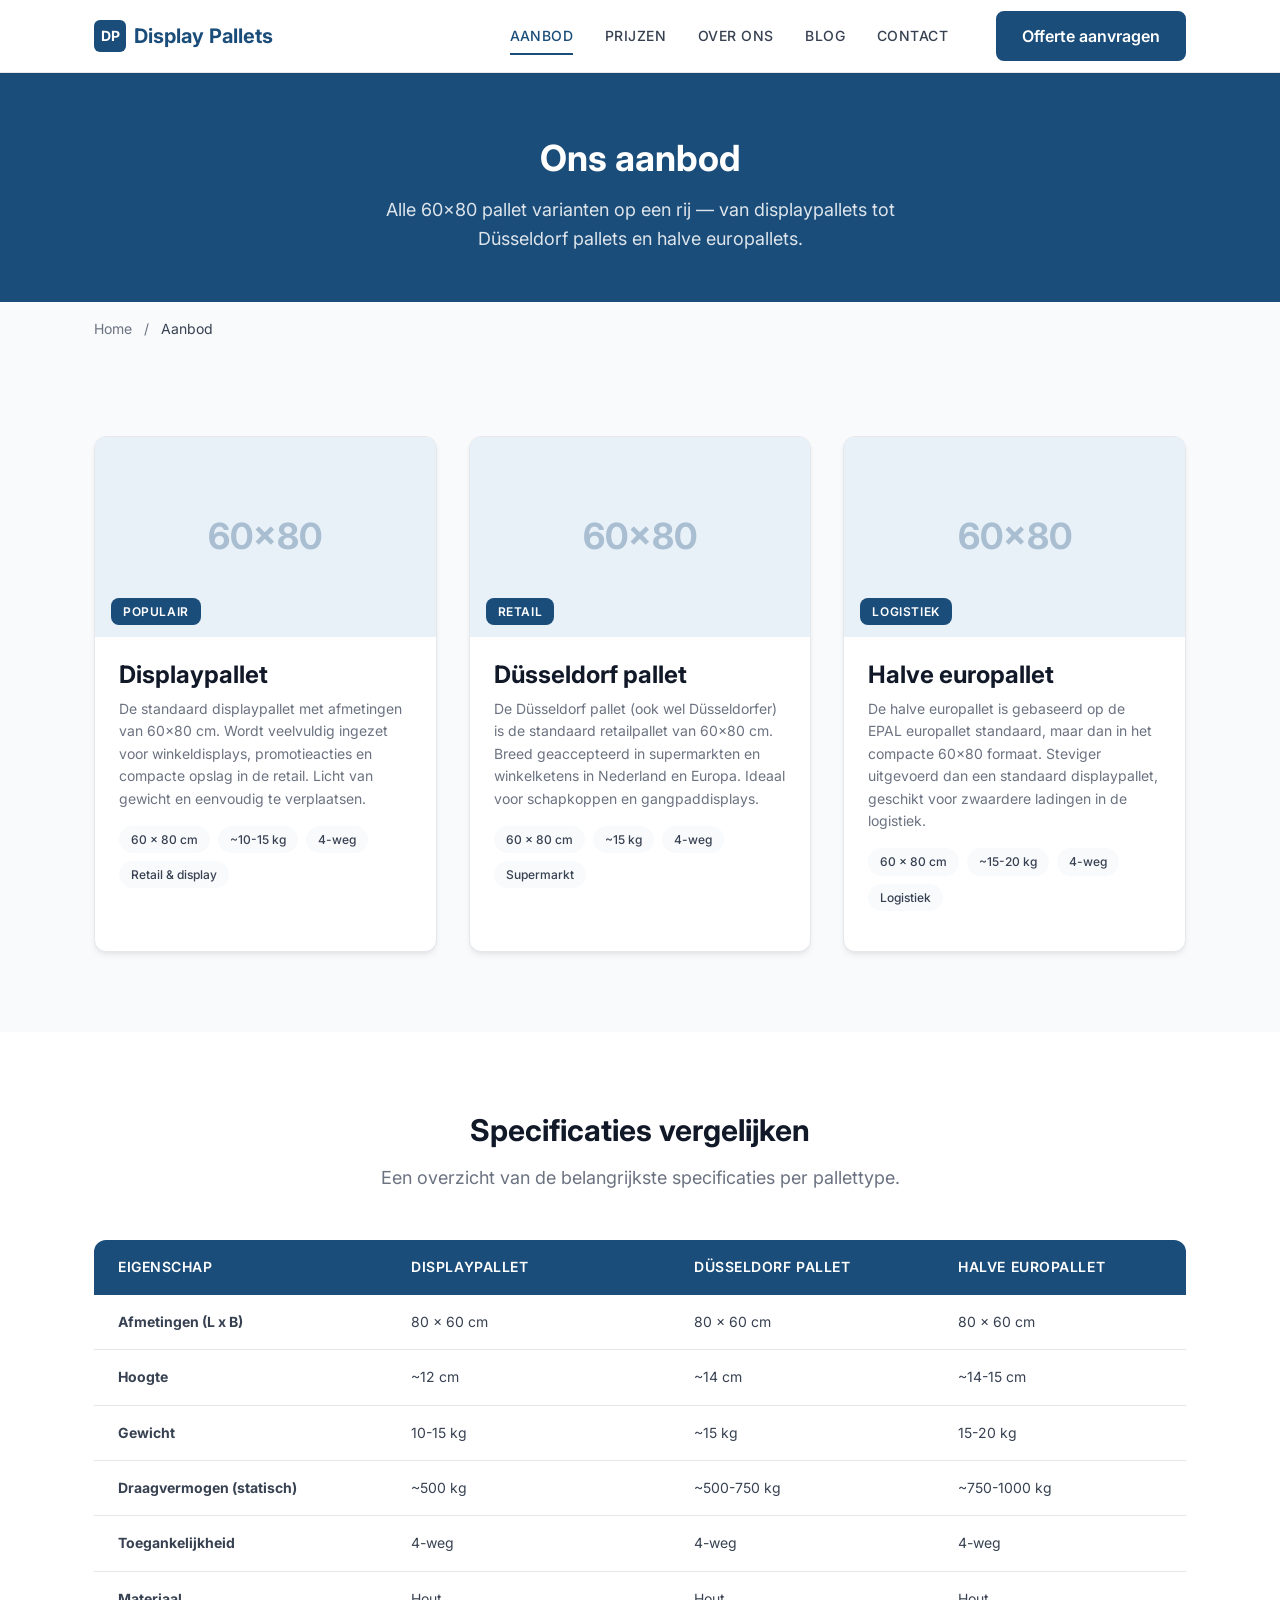
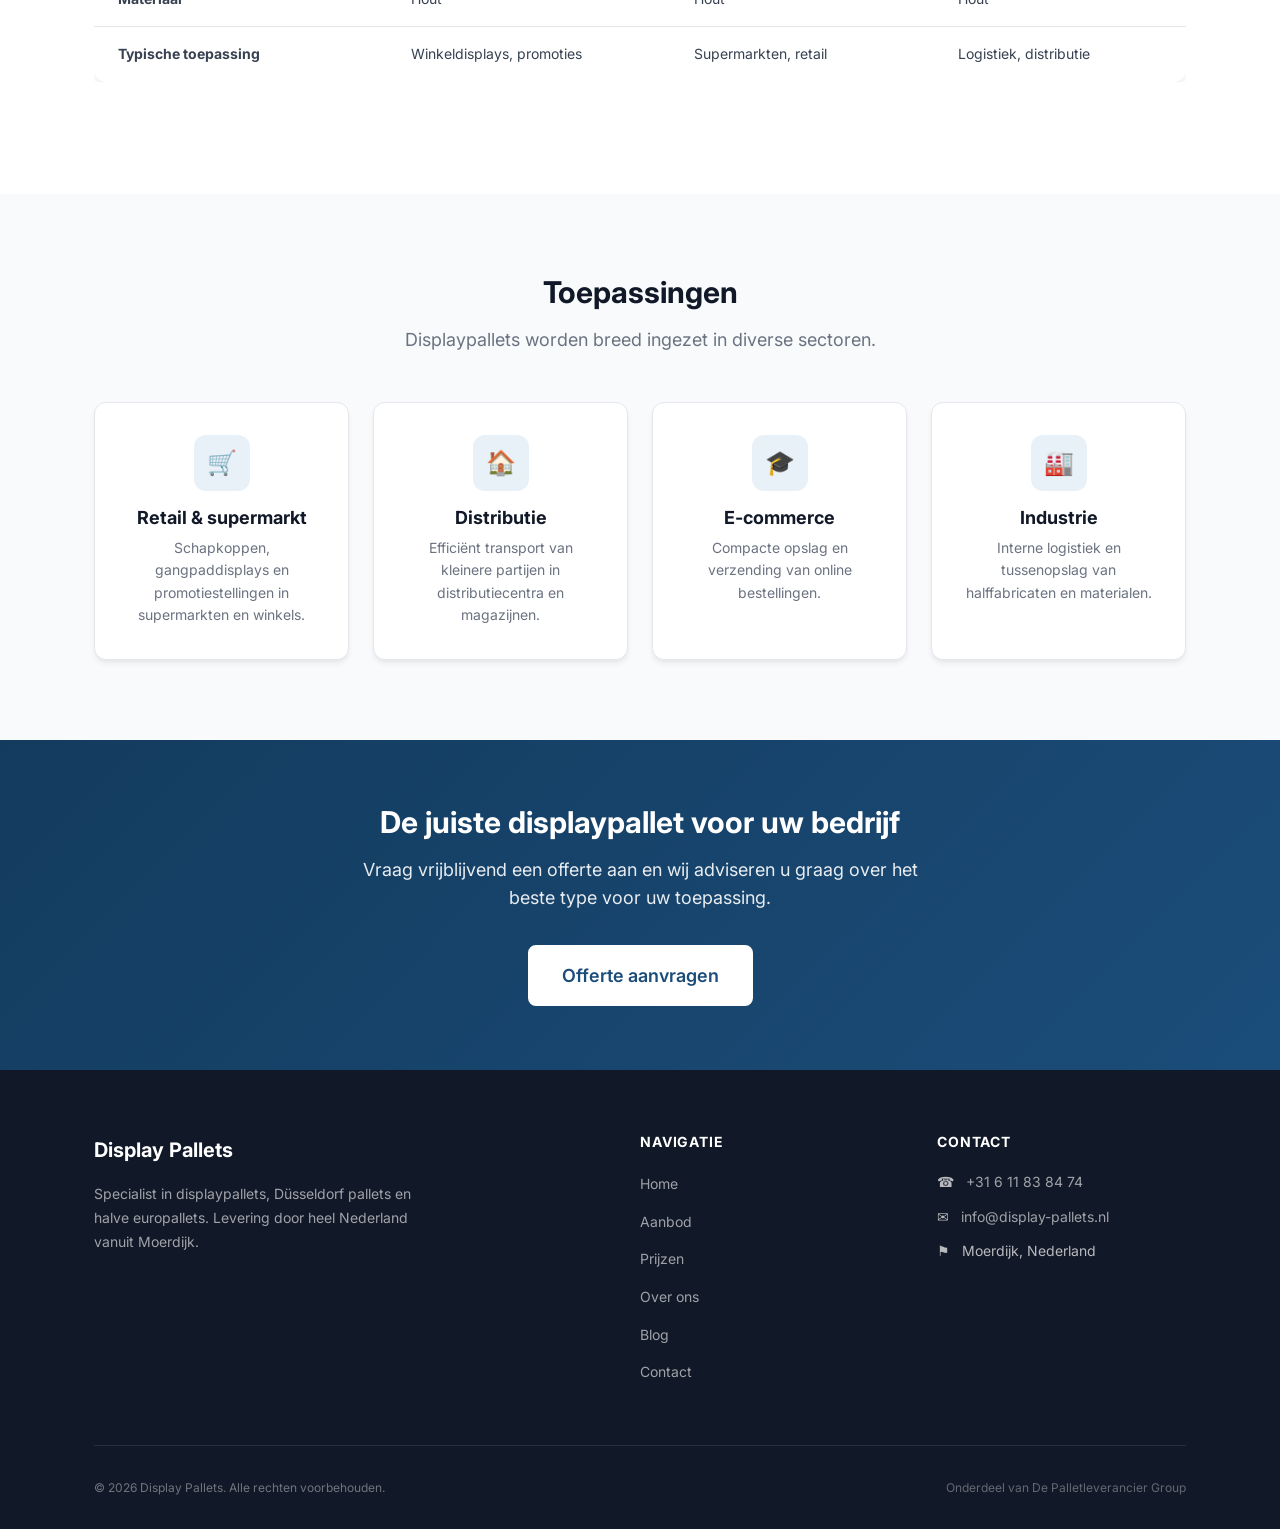
==== aanbod.html @ 402e7657 "Initial commit: display-pallets.nl — statische website voor displaypallets (60x80)" ====
<!DOCTYPE html>
<html lang="nl">
<head>
  <meta charset="UTF-8">
  <meta name="viewport" content="width=device-width, initial-scale=1.0">
  <title>Aanbod — Displaypallets, Düsseldorf pallets, halve europallets | Display Pallets</title>
  <meta name="description" content="Bekijk ons complete aanbod displaypallets (60x80cm): standaard displaypallets, Düsseldorf pallets en halve europallets. Alle specificaties en afmetingen op een rij.">
  <link rel="canonical" href="https://display-pallets.nl/aanbod">
  <meta property="og:type" content="website">
  <meta property="og:locale" content="nl_NL">
  <meta property="og:site_name" content="Display Pallets">
  <meta property="og:title" content="Aanbod — Displaypallets, Düsseldorf pallets, halve europallets">
  <meta property="og:description" content="Bekijk ons complete aanbod displaypallets (60x80cm). Alle specificaties en afmetingen op een rij.">
  <meta property="og:url" content="https://display-pallets.nl/aanbod">
  <meta name="twitter:card" content="summary">
  <meta name="twitter:title" content="Aanbod — Display Pallets">
  <meta name="twitter:description" content="Bekijk ons complete aanbod displaypallets (60x80cm). Alle specificaties en afmetingen.">
  <link rel="preconnect" href="https://fonts.googleapis.com">
  <link rel="preconnect" href="https://fonts.gstatic.com" crossorigin>
  <link href="https://fonts.googleapis.com/css2?family=Inter:wght@400;500;600;700&display=swap" rel="stylesheet">
  <link rel="stylesheet" href="css/style.css">
</head>
<body>

  <!-- Navigation -->
  <nav class="nav">
    <div class="container nav__inner">
      <a href="index.html" class="nav__logo">
        <span class="nav__logo-icon">DP</span>
        Display Pallets
      </a>
      <div class="nav__links">
        <a href="aanbod.html" class="nav__link">Aanbod</a>
        <a href="prijzen.html" class="nav__link">Prijzen</a>
        <a href="over-ons.html" class="nav__link">Over ons</a>
        <a href="blog.html" class="nav__link">Blog</a>
        <a href="contact.html" class="nav__link">Contact</a>
        <a href="contact.html" class="btn btn--primary nav__cta">Offerte aanvragen</a>
      </div>
      <button class="nav__hamburger" aria-label="Menu">
        <span></span>
        <span></span>
        <span></span>
      </button>
    </div>
  </nav>

  <!-- Page Header -->
  <section class="page-header">
    <div class="container">
      <h1>Ons aanbod</h1>
      <p>Alle 60x80 pallet varianten op een rij — van displaypallets tot Düsseldorf pallets en halve europallets.</p>
    </div>
  </section>

  <!-- Breadcrumb -->
  <div class="breadcrumb">
    <div class="container">
      <a href="index.html">Home</a> <span>/</span> Aanbod
    </div>
  </div>

  <!-- Product Cards -->
  <section class="section">
    <div class="container">
      <div class="product-grid">
        <div class="product-card fade-up">
          <div class="product-card__visual">
            <span class="product-card__dims">60x80</span>
            <span class="product-card__label">Populair</span>
          </div>
          <div class="product-card__body">
            <h3>Displaypallet</h3>
            <p>De standaard displaypallet met afmetingen van 60x80 cm. Wordt veelvuldig ingezet voor winkeldisplays, promotieacties en compacte opslag in de retail. Licht van gewicht en eenvoudig te verplaatsen.</p>
            <div class="product-card__specs">
              <span class="spec-tag">60 x 80 cm</span>
              <span class="spec-tag">~10-15 kg</span>
              <span class="spec-tag">4-weg</span>
              <span class="spec-tag">Retail &amp; display</span>
            </div>
          </div>
        </div>
        <div class="product-card fade-up">
          <div class="product-card__visual">
            <span class="product-card__dims">60x80</span>
            <span class="product-card__label">Retail</span>
          </div>
          <div class="product-card__body">
            <h3>Düsseldorf pallet</h3>
            <p>De Düsseldorf pallet (ook wel Düsseldorfer) is de standaard retailpallet van 60x80 cm. Breed geaccepteerd in supermarkten en winkelketens in Nederland en Europa. Ideaal voor schapkoppen en gangpaddisplays.</p>
            <div class="product-card__specs">
              <span class="spec-tag">60 x 80 cm</span>
              <span class="spec-tag">~15 kg</span>
              <span class="spec-tag">4-weg</span>
              <span class="spec-tag">Supermarkt</span>
            </div>
          </div>
        </div>
        <div class="product-card fade-up">
          <div class="product-card__visual">
            <span class="product-card__dims">60x80</span>
            <span class="product-card__label">Logistiek</span>
          </div>
          <div class="product-card__body">
            <h3>Halve europallet</h3>
            <p>De halve europallet is gebaseerd op de EPAL europallet standaard, maar dan in het compacte 60x80 formaat. Steviger uitgevoerd dan een standaard displaypallet, geschikt voor zwaardere ladingen in de logistiek.</p>
            <div class="product-card__specs">
              <span class="spec-tag">60 x 80 cm</span>
              <span class="spec-tag">~15-20 kg</span>
              <span class="spec-tag">4-weg</span>
              <span class="spec-tag">Logistiek</span>
            </div>
          </div>
        </div>
      </div>
    </div>
  </section>

  <!-- Spec Table -->
  <section class="section section--alt">
    <div class="container">
      <div class="section-intro fade-up">
        <h2>Specificaties vergelijken</h2>
        <p>Een overzicht van de belangrijkste specificaties per pallettype.</p>
      </div>
      <div class="spec-table-wrap fade-up">
        <table class="spec-table">
          <thead>
            <tr>
              <th>Eigenschap</th>
              <th>Displaypallet</th>
              <th>Düsseldorf pallet</th>
              <th>Halve europallet</th>
            </tr>
          </thead>
          <tbody>
            <tr>
              <td><strong>Afmetingen (L x B)</strong></td>
              <td>80 x 60 cm</td>
              <td>80 x 60 cm</td>
              <td>80 x 60 cm</td>
            </tr>
            <tr>
              <td><strong>Hoogte</strong></td>
              <td>~12 cm</td>
              <td>~14 cm</td>
              <td>~14-15 cm</td>
            </tr>
            <tr>
              <td><strong>Gewicht</strong></td>
              <td>10-15 kg</td>
              <td>~15 kg</td>
              <td>15-20 kg</td>
            </tr>
            <tr>
              <td><strong>Draagvermogen (statisch)</strong></td>
              <td>~500 kg</td>
              <td>~500-750 kg</td>
              <td>~750-1000 kg</td>
            </tr>
            <tr>
              <td><strong>Toegankelijkheid</strong></td>
              <td>4-weg</td>
              <td>4-weg</td>
              <td>4-weg</td>
            </tr>
            <tr>
              <td><strong>Materiaal</strong></td>
              <td>Hout</td>
              <td>Hout</td>
              <td>Hout</td>
            </tr>
            <tr>
              <td><strong>Typische toepassing</strong></td>
              <td>Winkeldisplays, promoties</td>
              <td>Supermarkten, retail</td>
              <td>Logistiek, distributie</td>
            </tr>
          </tbody>
        </table>
      </div>
    </div>
  </section>

  <!-- Toepassingen -->
  <section class="section">
    <div class="container">
      <div class="section-intro fade-up">
        <h2>Toepassingen</h2>
        <p>Displaypallets worden breed ingezet in diverse sectoren.</p>
      </div>
      <div class="usp-grid fade-up">
        <div class="usp-card">
          <div class="usp-card__icon">&#128722;</div>
          <h3>Retail &amp; supermarkt</h3>
          <p>Schapkoppen, gangpaddisplays en promotiestellingen in supermarkten en winkels.</p>
        </div>
        <div class="usp-card">
          <div class="usp-card__icon">&#127968;</div>
          <h3>Distributie</h3>
          <p>Efficiënt transport van kleinere partijen in distributiecentra en magazijnen.</p>
        </div>
        <div class="usp-card">
          <div class="usp-card__icon">&#127891;</div>
          <h3>E-commerce</h3>
          <p>Compacte opslag en verzending van online bestellingen.</p>
        </div>
        <div class="usp-card">
          <div class="usp-card__icon">&#127981;</div>
          <h3>Industrie</h3>
          <p>Interne logistiek en tussenopslag van halffabricaten en materialen.</p>
        </div>
      </div>
    </div>
  </section>

  <!-- CTA -->
  <section class="cta-section">
    <div class="container">
      <h2>De juiste displaypallet voor uw bedrijf</h2>
      <p>Vraag vrijblijvend een offerte aan en wij adviseren u graag over het beste type voor uw toepassing.</p>
      <a href="contact.html" class="btn btn--white btn--lg">Offerte aanvragen</a>
    </div>
  </section>

  <!-- Footer -->
  <footer class="footer">
    <div class="container">
      <div class="footer__grid">
        <div class="footer__brand">
          <span class="footer__logo">Display Pallets</span>
          <p>Specialist in displaypallets, Düsseldorf pallets en halve europallets. Levering door heel Nederland vanuit Moerdijk.</p>
        </div>
        <div>
          <h4>Navigatie</h4>
          <ul class="footer__links">
            <li><a href="index.html">Home</a></li>
            <li><a href="aanbod.html">Aanbod</a></li>
            <li><a href="prijzen.html">Prijzen</a></li>
            <li><a href="over-ons.html">Over ons</a></li>
            <li><a href="blog.html">Blog</a></li>
            <li><a href="contact.html">Contact</a></li>
          </ul>
        </div>
        <div>
          <h4>Contact</h4>
          <div class="footer__contact-item">
            <span>&#9742;</span>
            <a href="tel:+31611838474">+31 6 11 83 84 74</a>
          </div>
          <div class="footer__contact-item">
            <span>&#9993;</span>
            <a href="mailto:info@display-pallets.nl">info@display-pallets.nl</a>
          </div>
          <div class="footer__contact-item">
            <span>&#9873;</span>
            <span>Moerdijk, Nederland</span>
          </div>
        </div>
      </div>
      <div class="footer__bottom">
        <span class="footer__copyright">&copy; 2026 Display Pallets. Alle rechten voorbehouden.</span>
        <span class="footer__group">Onderdeel van De Palletleverancier Group</span>
      </div>
    </div>
  </footer>

  <script src="js/main.js" defer></script>
</body>
</html>
---- css/style.css ----
/* ============================================
   Display Pallets — style.css
   Clean, modern, technisch B2B design
   ============================================ */

/* ----- 1. Custom Properties ----- */
:root {
  --clr-accent: #1B4D7A;
  --clr-accent-light: #2A6BA8;
  --clr-accent-dark: #133B5E;
  --clr-accent-bg: #E8F0F8;
  --clr-dark: #111827;
  --clr-text: #374151;
  --clr-text-light: #6B7280;
  --clr-bg: #F8FAFC;
  --clr-white: #FFFFFF;
  --clr-border: #E5E7EB;
  --clr-success: #059669;

  --ff-body: 'Inter', -apple-system, BlinkMacSystemFont, 'Segoe UI', sans-serif;

  --fs-xs: 0.75rem;
  --fs-sm: 0.875rem;
  --fs-base: 1rem;
  --fs-lg: 1.125rem;
  --fs-xl: 1.25rem;
  --fs-2xl: 1.5rem;
  --fs-3xl: 1.875rem;
  --fs-4xl: 2.25rem;
  --fs-5xl: 3rem;

  --fw-regular: 400;
  --fw-medium: 500;
  --fw-semibold: 600;
  --fw-bold: 700;

  --sp-1: 0.25rem;
  --sp-2: 0.5rem;
  --sp-3: 0.75rem;
  --sp-4: 1rem;
  --sp-5: 1.25rem;
  --sp-6: 1.5rem;
  --sp-8: 2rem;
  --sp-10: 2.5rem;
  --sp-12: 3rem;
  --sp-16: 4rem;
  --sp-20: 5rem;
  --sp-24: 6rem;

  --container-max: 1140px;
  --container-narrow: 800px;
  --radius: 8px;
  --radius-lg: 12px;
  --shadow-sm: 0 1px 2px rgba(0,0,0,0.05);
  --shadow: 0 4px 6px -1px rgba(0,0,0,0.07), 0 2px 4px -2px rgba(0,0,0,0.05);
  --shadow-lg: 0 10px 25px -3px rgba(0,0,0,0.08), 0 4px 6px -4px rgba(0,0,0,0.04);
  --transition: 0.2s ease;
}

/* ----- 2. Reset ----- */
*, *::before, *::after { box-sizing: border-box; margin: 0; padding: 0; }
html { scroll-behavior: smooth; -webkit-text-size-adjust: 100%; }
body {
  font-family: var(--ff-body);
  font-size: var(--fs-base);
  line-height: 1.6;
  color: var(--clr-text);
  background: var(--clr-bg);
  -webkit-font-smoothing: antialiased;
  -moz-osx-font-smoothing: grayscale;
}
img { max-width: 100%; height: auto; display: block; }
a { color: var(--clr-accent); text-decoration: none; transition: color var(--transition); }
a:hover { color: var(--clr-accent-light); }
ul, ol { list-style: none; }
button { cursor: pointer; font-family: inherit; }
input, textarea, select { font-family: inherit; font-size: inherit; }

/* ----- 3. Typography ----- */
h1, h2, h3, h4, h5, h6 {
  color: var(--clr-dark);
  line-height: 1.2;
  font-weight: var(--fw-bold);
}
h1 { font-size: var(--fs-4xl); }
h2 { font-size: var(--fs-3xl); margin-bottom: var(--sp-4); }
h3 { font-size: var(--fs-2xl); margin-bottom: var(--sp-3); }
h4 { font-size: var(--fs-xl); }
p { margin-bottom: var(--sp-4); }
p:last-child { margin-bottom: 0; }

/* ----- 4. Layout ----- */
.container {
  width: 100%;
  max-width: var(--container-max);
  margin: 0 auto;
  padding: 0 var(--sp-6);
}
.container--narrow {
  max-width: var(--container-narrow);
}
.section {
  padding: var(--sp-20) 0;
}
.section--alt {
  background: var(--clr-white);
}
.section--accent {
  background: var(--clr-accent);
  color: var(--clr-white);
}
.section--accent h2,
.section--accent h3,
.section--accent p {
  color: var(--clr-white);
}
.text-center { text-align: center; }

/* ----- 5. Buttons ----- */
.btn {
  display: inline-flex;
  align-items: center;
  justify-content: center;
  gap: var(--sp-2);
  padding: var(--sp-3) var(--sp-6);
  border-radius: var(--radius);
  font-weight: var(--fw-semibold);
  font-size: var(--fs-base);
  border: 2px solid transparent;
  transition: all var(--transition);
  text-decoration: none;
  line-height: 1.4;
}
.btn--primary {
  background: var(--clr-accent);
  color: var(--clr-white);
  border-color: var(--clr-accent);
}
.btn--primary:hover {
  background: var(--clr-accent-light);
  border-color: var(--clr-accent-light);
  color: var(--clr-white);
}
.btn--outline {
  background: transparent;
  color: var(--clr-accent);
  border-color: var(--clr-accent);
}
.btn--outline:hover {
  background: var(--clr-accent);
  color: var(--clr-white);
}
.btn--white {
  background: var(--clr-white);
  color: var(--clr-accent);
  border-color: var(--clr-white);
}
.btn--white:hover {
  background: var(--clr-accent-bg);
  border-color: var(--clr-accent-bg);
  color: var(--clr-accent);
}
.btn--lg {
  padding: var(--sp-4) var(--sp-8);
  font-size: var(--fs-lg);
}

/* ----- 6. Navigation ----- */
.nav {
  position: sticky;
  top: 0;
  z-index: 100;
  background: var(--clr-white);
  border-bottom: 1px solid var(--clr-border);
  box-shadow: var(--shadow-sm);
}
.nav__inner {
  display: flex;
  align-items: center;
  justify-content: space-between;
  height: 72px;
}
.nav__logo {
  font-size: var(--fs-xl);
  font-weight: var(--fw-bold);
  color: var(--clr-accent);
  text-decoration: none;
  display: flex;
  align-items: center;
  gap: var(--sp-2);
}
.nav__logo:hover { color: var(--clr-accent-dark); }
.nav__logo-icon {
  width: 32px;
  height: 32px;
  background: var(--clr-accent);
  border-radius: 6px;
  display: flex;
  align-items: center;
  justify-content: center;
  color: white;
  font-size: var(--fs-sm);
  font-weight: var(--fw-bold);
}
.nav__links {
  display: flex;
  align-items: center;
  gap: var(--sp-8);
}
.nav__link {
  color: var(--clr-text);
  font-weight: var(--fw-medium);
  font-size: var(--fs-sm);
  text-transform: uppercase;
  letter-spacing: 0.03em;
  padding: var(--sp-2) 0;
  position: relative;
}
.nav__link::after {
  content: '';
  position: absolute;
  bottom: 0;
  left: 0;
  width: 0;
  height: 2px;
  background: var(--clr-accent);
  transition: width var(--transition);
}
.nav__link:hover,
.nav__link.is-active {
  color: var(--clr-accent);
}
.nav__link:hover::after,
.nav__link.is-active::after {
  width: 100%;
}
.nav__cta {
  margin-left: var(--sp-4);
}
.nav__hamburger {
  display: none;
  background: none;
  border: none;
  width: 40px;
  height: 40px;
  flex-direction: column;
  align-items: center;
  justify-content: center;
  gap: 5px;
}
.nav__hamburger span {
  display: block;
  width: 24px;
  height: 2px;
  background: var(--clr-dark);
  transition: all 0.3s;
  border-radius: 2px;
}
.nav__hamburger.is-open span:nth-child(1) {
  transform: rotate(45deg) translate(5px, 5px);
}
.nav__hamburger.is-open span:nth-child(2) {
  opacity: 0;
}
.nav__hamburger.is-open span:nth-child(3) {
  transform: rotate(-45deg) translate(5px, -5px);
}

/* ----- 7. Hero ----- */
.hero {
  background: linear-gradient(135deg, var(--clr-accent-dark) 0%, var(--clr-accent) 50%, var(--clr-accent-light) 100%);
  color: var(--clr-white);
  padding: var(--sp-24) 0 var(--sp-20);
  position: relative;
  overflow: hidden;
}
.hero::before {
  content: '';
  position: absolute;
  top: -50%;
  right: -20%;
  width: 600px;
  height: 600px;
  background: radial-gradient(circle, rgba(255,255,255,0.06) 0%, transparent 70%);
  border-radius: 50%;
}
.hero::after {
  content: '';
  position: absolute;
  bottom: -30%;
  left: -10%;
  width: 400px;
  height: 400px;
  background: radial-gradient(circle, rgba(255,255,255,0.04) 0%, transparent 70%);
  border-radius: 50%;
}
.hero__content {
  position: relative;
  z-index: 1;
  max-width: 680px;
}
.hero__badge {
  display: inline-block;
  background: rgba(255,255,255,0.15);
  color: var(--clr-white);
  padding: var(--sp-1) var(--sp-4);
  border-radius: 100px;
  font-size: var(--fs-sm);
  font-weight: var(--fw-medium);
  margin-bottom: var(--sp-6);
  backdrop-filter: blur(4px);
}
.hero h1 {
  color: var(--clr-white);
  font-size: var(--fs-5xl);
  line-height: 1.1;
  margin-bottom: var(--sp-6);
}
.hero p {
  font-size: var(--fs-xl);
  color: rgba(255,255,255,0.9);
  margin-bottom: var(--sp-8);
  line-height: 1.6;
}
.hero__actions {
  display: flex;
  gap: var(--sp-4);
  flex-wrap: wrap;
}

/* ----- 8. USP Grid ----- */
.usp-grid {
  display: grid;
  grid-template-columns: repeat(4, 1fr);
  gap: var(--sp-6);
}
.usp-card {
  background: var(--clr-white);
  border-radius: var(--radius-lg);
  padding: var(--sp-8);
  text-align: center;
  box-shadow: var(--shadow);
  border: 1px solid var(--clr-border);
  transition: transform var(--transition), box-shadow var(--transition);
}
.usp-card:hover {
  transform: translateY(-4px);
  box-shadow: var(--shadow-lg);
}
.usp-card__icon {
  width: 56px;
  height: 56px;
  background: var(--clr-accent-bg);
  border-radius: 12px;
  display: flex;
  align-items: center;
  justify-content: center;
  margin: 0 auto var(--sp-4);
  font-size: var(--fs-2xl);
  color: var(--clr-accent);
}
.usp-card h3 {
  font-size: var(--fs-lg);
  margin-bottom: var(--sp-2);
}
.usp-card p {
  color: var(--clr-text-light);
  font-size: var(--fs-sm);
}

/* ----- 9. Product/Aanbod Cards ----- */
.product-grid {
  display: grid;
  grid-template-columns: repeat(3, 1fr);
  gap: var(--sp-8);
}
.product-card {
  background: var(--clr-white);
  border-radius: var(--radius-lg);
  overflow: hidden;
  box-shadow: var(--shadow);
  border: 1px solid var(--clr-border);
  transition: transform var(--transition), box-shadow var(--transition);
}
.product-card:hover {
  transform: translateY(-4px);
  box-shadow: var(--shadow-lg);
}
.product-card__visual {
  height: 200px;
  background: var(--clr-accent-bg);
  display: flex;
  align-items: center;
  justify-content: center;
  position: relative;
  overflow: hidden;
}
.product-card__dims {
  font-size: var(--fs-4xl);
  font-weight: var(--fw-bold);
  color: var(--clr-accent);
  opacity: 0.3;
}
.product-card__label {
  position: absolute;
  bottom: var(--sp-3);
  left: var(--sp-4);
  background: var(--clr-accent);
  color: white;
  padding: var(--sp-1) var(--sp-3);
  border-radius: var(--radius);
  font-size: var(--fs-xs);
  font-weight: var(--fw-semibold);
  text-transform: uppercase;
  letter-spacing: 0.05em;
}
.product-card__body {
  padding: var(--sp-6);
}
.product-card__body h3 {
  margin-bottom: var(--sp-2);
}
.product-card__body p {
  color: var(--clr-text-light);
  font-size: var(--fs-sm);
  margin-bottom: var(--sp-4);
}
.product-card__specs {
  display: flex;
  flex-wrap: wrap;
  gap: var(--sp-2);
  margin-bottom: var(--sp-4);
}
.spec-tag {
  background: var(--clr-bg);
  color: var(--clr-text);
  padding: var(--sp-1) var(--sp-3);
  border-radius: 100px;
  font-size: var(--fs-xs);
  font-weight: var(--fw-medium);
}

/* ----- 10. Spec Table ----- */
.spec-table-wrap {
  overflow-x: auto;
  margin: var(--sp-8) 0;
}
.spec-table {
  width: 100%;
  border-collapse: collapse;
  background: var(--clr-white);
  border-radius: var(--radius-lg);
  overflow: hidden;
  box-shadow: var(--shadow);
}
.spec-table thead {
  background: var(--clr-accent);
  color: var(--clr-white);
}
.spec-table th {
  padding: var(--sp-4) var(--sp-6);
  text-align: left;
  font-weight: var(--fw-semibold);
  font-size: var(--fs-sm);
  text-transform: uppercase;
  letter-spacing: 0.04em;
}
.spec-table td {
  padding: var(--sp-4) var(--sp-6);
  border-bottom: 1px solid var(--clr-border);
  font-size: var(--fs-sm);
}
.spec-table tbody tr:last-child td {
  border-bottom: none;
}
.spec-table tbody tr:hover {
  background: var(--clr-bg);
}

/* ----- 11. Pricing ----- */
.pricing-grid {
  display: grid;
  grid-template-columns: repeat(2, 1fr);
  gap: var(--sp-8);
  max-width: 800px;
  margin: 0 auto;
}
.pricing-card {
  background: var(--clr-white);
  border-radius: var(--radius-lg);
  padding: var(--sp-10);
  text-align: center;
  box-shadow: var(--shadow);
  border: 2px solid var(--clr-border);
  transition: border-color var(--transition);
}
.pricing-card:hover {
  border-color: var(--clr-accent);
}
.pricing-card--featured {
  border-color: var(--clr-accent);
  position: relative;
}
.pricing-card--featured::before {
  content: 'Meest gekozen';
  position: absolute;
  top: -14px;
  left: 50%;
  transform: translateX(-50%);
  background: var(--clr-accent);
  color: var(--clr-white);
  padding: var(--sp-1) var(--sp-4);
  border-radius: 100px;
  font-size: var(--fs-xs);
  font-weight: var(--fw-semibold);
  white-space: nowrap;
}
.pricing-card__type {
  font-size: var(--fs-sm);
  text-transform: uppercase;
  letter-spacing: 0.05em;
  color: var(--clr-text-light);
  font-weight: var(--fw-semibold);
  margin-bottom: var(--sp-2);
}
.pricing-card__price {
  font-size: var(--fs-5xl);
  font-weight: var(--fw-bold);
  color: var(--clr-accent);
  line-height: 1;
  margin-bottom: var(--sp-1);
}
.pricing-card__price span {
  font-size: var(--fs-xl);
}
.pricing-card__unit {
  font-size: var(--fs-sm);
  color: var(--clr-text-light);
  margin-bottom: var(--sp-6);
}
.pricing-card__details {
  text-align: left;
  margin-bottom: var(--sp-6);
}
.pricing-card__details li {
  padding: var(--sp-2) 0;
  font-size: var(--fs-sm);
  color: var(--clr-text);
  display: flex;
  align-items: flex-start;
  gap: var(--sp-2);
}
.pricing-card__details li::before {
  content: '\2713';
  color: var(--clr-success);
  font-weight: var(--fw-bold);
  flex-shrink: 0;
}

/* ----- 12. CTA Section ----- */
.cta-section {
  background: linear-gradient(135deg, var(--clr-accent-dark), var(--clr-accent));
  color: var(--clr-white);
  padding: var(--sp-16) 0;
  text-align: center;
}
.cta-section h2 { color: var(--clr-white); font-size: var(--fs-3xl); margin-bottom: var(--sp-4); }
.cta-section p { color: rgba(255,255,255,0.9); font-size: var(--fs-lg); margin-bottom: var(--sp-8); max-width: 600px; margin-left: auto; margin-right: auto; }

/* ----- 13. FAQ ----- */
.faq-list {
  max-width: 800px;
  margin: 0 auto;
}
.faq-item {
  border-bottom: 1px solid var(--clr-border);
}
.faq-item:first-child {
  border-top: 1px solid var(--clr-border);
}
.faq-question {
  width: 100%;
  background: none;
  border: none;
  padding: var(--sp-5) 0;
  text-align: left;
  font-size: var(--fs-lg);
  font-weight: var(--fw-semibold);
  color: var(--clr-dark);
  display: flex;
  justify-content: space-between;
  align-items: center;
  gap: var(--sp-4);
  cursor: pointer;
  transition: color var(--transition);
}
.faq-question:hover { color: var(--clr-accent); }
.faq-question__icon {
  flex-shrink: 0;
  width: 24px;
  height: 24px;
  display: flex;
  align-items: center;
  justify-content: center;
  transition: transform 0.3s;
}
.faq-item.is-open .faq-question__icon {
  transform: rotate(45deg);
}
.faq-answer {
  max-height: 0;
  overflow: hidden;
  transition: max-height 0.3s ease, padding 0.3s ease;
}
.faq-item.is-open .faq-answer {
  max-height: 500px;
}
.faq-answer__inner {
  padding-bottom: var(--sp-5);
  color: var(--clr-text-light);
  line-height: 1.7;
}

/* ----- 14. Blog ----- */
.blog-grid {
  display: grid;
  grid-template-columns: repeat(2, 1fr);
  gap: var(--sp-8);
}
.blog-card {
  background: var(--clr-white);
  border-radius: var(--radius-lg);
  overflow: hidden;
  box-shadow: var(--shadow);
  border: 1px solid var(--clr-border);
  transition: transform var(--transition), box-shadow var(--transition);
}
.blog-card:hover {
  transform: translateY(-4px);
  box-shadow: var(--shadow-lg);
}
.blog-card__visual {
  height: 180px;
  background: var(--clr-accent-bg);
  display: flex;
  align-items: center;
  justify-content: center;
}
.blog-card__visual-text {
  font-size: var(--fs-3xl);
  font-weight: var(--fw-bold);
  color: var(--clr-accent);
  opacity: 0.2;
}
.blog-card__body {
  padding: var(--sp-6);
}
.blog-card__date {
  font-size: var(--fs-xs);
  color: var(--clr-text-light);
  text-transform: uppercase;
  letter-spacing: 0.05em;
  margin-bottom: var(--sp-2);
}
.blog-card__body h3 {
  font-size: var(--fs-xl);
  margin-bottom: var(--sp-3);
}
.blog-card__body h3 a {
  color: var(--clr-dark);
}
.blog-card__body h3 a:hover {
  color: var(--clr-accent);
}
.blog-card__body p {
  color: var(--clr-text-light);
  font-size: var(--fs-sm);
  margin-bottom: var(--sp-4);
}
.blog-card__link {
  font-weight: var(--fw-semibold);
  font-size: var(--fs-sm);
}

/* ----- 15. Blog Article ----- */
.blog-article {
  max-width: var(--container-narrow);
  margin: 0 auto;
}
.blog-article__meta {
  color: var(--clr-text-light);
  font-size: var(--fs-sm);
  margin-bottom: var(--sp-8);
}
.blog-article h1 {
  font-size: var(--fs-4xl);
  margin-bottom: var(--sp-4);
}
.blog-article h2 {
  font-size: var(--fs-2xl);
  margin-top: var(--sp-10);
  margin-bottom: var(--sp-4);
}
.blog-article h3 {
  font-size: var(--fs-xl);
  margin-top: var(--sp-8);
  margin-bottom: var(--sp-3);
}
.blog-article p {
  font-size: var(--fs-lg);
  line-height: 1.8;
  color: var(--clr-text);
  margin-bottom: var(--sp-5);
}
.blog-article ul, .blog-article ol {
  margin-bottom: var(--sp-5);
  padding-left: var(--sp-6);
}
.blog-article li {
  list-style: disc;
  margin-bottom: var(--sp-2);
  font-size: var(--fs-lg);
  line-height: 1.7;
  color: var(--clr-text);
}
.blog-article ol li { list-style: decimal; }
.blog-article strong { color: var(--clr-dark); }
.blog-article__back {
  display: inline-flex;
  align-items: center;
  gap: var(--sp-2);
  font-weight: var(--fw-semibold);
  margin-bottom: var(--sp-8);
}

/* Comparison table in blog */
.comparison-table {
  width: 100%;
  border-collapse: collapse;
  margin: var(--sp-6) 0;
  background: var(--clr-white);
  border-radius: var(--radius);
  overflow: hidden;
  box-shadow: var(--shadow-sm);
}
.comparison-table th {
  background: var(--clr-accent);
  color: var(--clr-white);
  padding: var(--sp-3) var(--sp-4);
  text-align: left;
  font-size: var(--fs-sm);
  font-weight: var(--fw-semibold);
}
.comparison-table td {
  padding: var(--sp-3) var(--sp-4);
  border-bottom: 1px solid var(--clr-border);
  font-size: var(--fs-sm);
}
.comparison-table tbody tr:last-child td { border-bottom: none; }

/* ----- 16. Contact Form ----- */
.contact-grid {
  display: grid;
  grid-template-columns: 1fr 1fr;
  gap: var(--sp-12);
  align-items: start;
}
.contact-info h2 {
  margin-bottom: var(--sp-6);
}
.contact-info__item {
  display: flex;
  gap: var(--sp-4);
  margin-bottom: var(--sp-6);
}
.contact-info__icon {
  width: 48px;
  height: 48px;
  background: var(--clr-accent-bg);
  border-radius: var(--radius);
  display: flex;
  align-items: center;
  justify-content: center;
  flex-shrink: 0;
  color: var(--clr-accent);
  font-size: var(--fs-xl);
}
.contact-info__text h4 {
  margin-bottom: var(--sp-1);
}
.contact-info__text p {
  color: var(--clr-text-light);
  font-size: var(--fs-sm);
}
.contact-info__text a {
  color: var(--clr-accent);
  font-weight: var(--fw-medium);
}
.form-card {
  background: var(--clr-white);
  border-radius: var(--radius-lg);
  padding: var(--sp-10);
  box-shadow: var(--shadow);
  border: 1px solid var(--clr-border);
}
.form-card h2 {
  margin-bottom: var(--sp-6);
}
.form-group {
  margin-bottom: var(--sp-5);
}
.form-group label {
  display: block;
  margin-bottom: var(--sp-2);
  font-weight: var(--fw-medium);
  font-size: var(--fs-sm);
  color: var(--clr-dark);
}
.form-group input,
.form-group textarea,
.form-group select {
  width: 100%;
  padding: var(--sp-3) var(--sp-4);
  border: 1px solid var(--clr-border);
  border-radius: var(--radius);
  background: var(--clr-bg);
  color: var(--clr-text);
  transition: border-color var(--transition), box-shadow var(--transition);
}
.form-group input:focus,
.form-group textarea:focus,
.form-group select:focus {
  outline: none;
  border-color: var(--clr-accent);
  box-shadow: 0 0 0 3px rgba(27, 77, 122, 0.1);
}
.form-group textarea {
  resize: vertical;
  min-height: 120px;
}
.form-row {
  display: grid;
  grid-template-columns: 1fr 1fr;
  gap: var(--sp-5);
}
.form-status {
  margin-top: var(--sp-4);
  padding: var(--sp-3) var(--sp-4);
  border-radius: var(--radius);
  font-size: var(--fs-sm);
  display: none;
}
.form-status--success {
  background: #ECFDF5;
  color: var(--clr-success);
  display: block;
}
.form-status--error {
  background: #FEF2F2;
  color: #DC2626;
  display: block;
}

/* ----- 17. Page Header ----- */
.page-header {
  background: var(--clr-accent);
  color: var(--clr-white);
  padding: var(--sp-16) 0 var(--sp-12);
  text-align: center;
}
.page-header h1 {
  color: var(--clr-white);
  margin-bottom: var(--sp-4);
}
.page-header p {
  color: rgba(255,255,255,0.85);
  font-size: var(--fs-lg);
  max-width: 600px;
  margin: 0 auto;
}

/* ----- 18. About ----- */
.about-content {
  display: grid;
  grid-template-columns: 1fr 1fr;
  gap: var(--sp-12);
  align-items: center;
}
.about-visual {
  background: var(--clr-accent-bg);
  border-radius: var(--radius-lg);
  height: 400px;
  display: flex;
  align-items: center;
  justify-content: center;
  position: relative;
  overflow: hidden;
}
.about-visual__text {
  font-size: 6rem;
  font-weight: var(--fw-bold);
  color: var(--clr-accent);
  opacity: 0.1;
}
.about-text h2 { margin-bottom: var(--sp-6); }
.about-text p { color: var(--clr-text); line-height: 1.8; }
.about-text .group-note {
  margin-top: var(--sp-8);
  padding-top: var(--sp-6);
  border-top: 1px solid var(--clr-border);
  font-size: var(--fs-sm);
  color: var(--clr-text-light);
}

/* ----- 19. Footer ----- */
.footer {
  background: var(--clr-dark);
  color: rgba(255,255,255,0.7);
  padding: var(--sp-16) 0 var(--sp-8);
}
.footer__grid {
  display: grid;
  grid-template-columns: 2fr 1fr 1fr;
  gap: var(--sp-12);
  margin-bottom: var(--sp-12);
}
.footer__brand {
  max-width: 320px;
}
.footer__logo {
  font-size: var(--fs-xl);
  font-weight: var(--fw-bold);
  color: var(--clr-white);
  margin-bottom: var(--sp-4);
  display: block;
}
.footer__brand p {
  font-size: var(--fs-sm);
  line-height: 1.7;
  color: rgba(255,255,255,0.6);
}
.footer h4 {
  color: var(--clr-white);
  font-size: var(--fs-sm);
  text-transform: uppercase;
  letter-spacing: 0.06em;
  margin-bottom: var(--sp-5);
}
.footer__links li {
  margin-bottom: var(--sp-3);
}
.footer__links a {
  color: rgba(255,255,255,0.6);
  font-size: var(--fs-sm);
  transition: color var(--transition);
}
.footer__links a:hover {
  color: var(--clr-white);
}
.footer__contact-item {
  display: flex;
  gap: var(--sp-3);
  margin-bottom: var(--sp-3);
  font-size: var(--fs-sm);
  align-items: flex-start;
}
.footer__contact-item a {
  color: rgba(255,255,255,0.6);
}
.footer__contact-item a:hover {
  color: var(--clr-white);
}
.footer__bottom {
  border-top: 1px solid rgba(255,255,255,0.1);
  padding-top: var(--sp-8);
  display: flex;
  justify-content: space-between;
  align-items: center;
  flex-wrap: wrap;
  gap: var(--sp-4);
}
.footer__copyright {
  font-size: var(--fs-xs);
  color: rgba(255,255,255,0.4);
}
.footer__group {
  font-size: var(--fs-xs);
  color: rgba(255,255,255,0.35);
}

/* ----- 20. Scroll Animations ----- */
.fade-up {
  opacity: 0;
  transform: translateY(24px);
  transition: opacity 0.6s ease, transform 0.6s ease;
}
.fade-up.is-visible {
  opacity: 1;
  transform: translateY(0);
}

/* ----- 21. Section Intro ----- */
.section-intro {
  text-align: center;
  max-width: 640px;
  margin: 0 auto var(--sp-12);
}
.section-intro p {
  color: var(--clr-text-light);
  font-size: var(--fs-lg);
}

/* ----- 22. Breadcrumb ----- */
.breadcrumb {
  padding: var(--sp-4) 0;
  font-size: var(--fs-sm);
}
.breadcrumb a {
  color: var(--clr-text-light);
}
.breadcrumb a:hover {
  color: var(--clr-accent);
}
.breadcrumb span {
  color: var(--clr-text-light);
  margin: 0 var(--sp-2);
}

/* ============================================
   RESPONSIVE
   ============================================ */

@media (max-width: 1024px) {
  .usp-grid { grid-template-columns: repeat(2, 1fr); }
  .product-grid { grid-template-columns: repeat(2, 1fr); }
  .about-content { grid-template-columns: 1fr; }
  .about-visual { height: 280px; }
  .footer__grid { grid-template-columns: 1fr 1fr; }
}

@media (max-width: 768px) {
  h1 { font-size: var(--fs-3xl); }
  h2 { font-size: var(--fs-2xl); }

  .nav__links {
    position: fixed;
    top: 72px;
    left: 0;
    right: 0;
    bottom: 0;
    background: var(--clr-white);
    flex-direction: column;
    align-items: center;
    justify-content: center;
    gap: var(--sp-8);
    transform: translateX(100%);
    transition: transform 0.3s ease;
    z-index: 99;
  }
  .nav__links.is-open {
    transform: translateX(0);
  }
  .nav__link {
    font-size: var(--fs-lg);
  }
  .nav__cta {
    margin-left: 0;
  }
  .nav__hamburger {
    display: flex;
  }

  .hero {
    padding: var(--sp-16) 0 var(--sp-12);
  }
  .hero h1 {
    font-size: var(--fs-3xl);
  }
  .hero p {
    font-size: var(--fs-lg);
  }
  .hero__actions {
    flex-direction: column;
  }
  .hero__actions .btn {
    width: 100%;
    text-align: center;
  }

  .usp-grid { grid-template-columns: 1fr; gap: var(--sp-4); }
  .usp-card { padding: var(--sp-6); }

  .product-grid { grid-template-columns: 1fr; }

  .pricing-grid { grid-template-columns: 1fr; }

  .blog-grid { grid-template-columns: 1fr; }

  .contact-grid { grid-template-columns: 1fr; }
  .form-row { grid-template-columns: 1fr; }

  .footer__grid { grid-template-columns: 1fr; gap: var(--sp-8); }
  .footer__bottom { flex-direction: column; text-align: center; }

  .section { padding: var(--sp-12) 0; }
  .page-header { padding: var(--sp-12) 0 var(--sp-8); }

  .blog-article h1 { font-size: var(--fs-2xl); }
  .blog-article p { font-size: var(--fs-base); }
  .blog-article li { font-size: var(--fs-base); }
}

@media (max-width: 480px) {
  .container { padding: 0 var(--sp-4); }
  .btn--lg { width: 100%; text-align: center; }
  .hero h1 { font-size: var(--fs-2xl); }
}
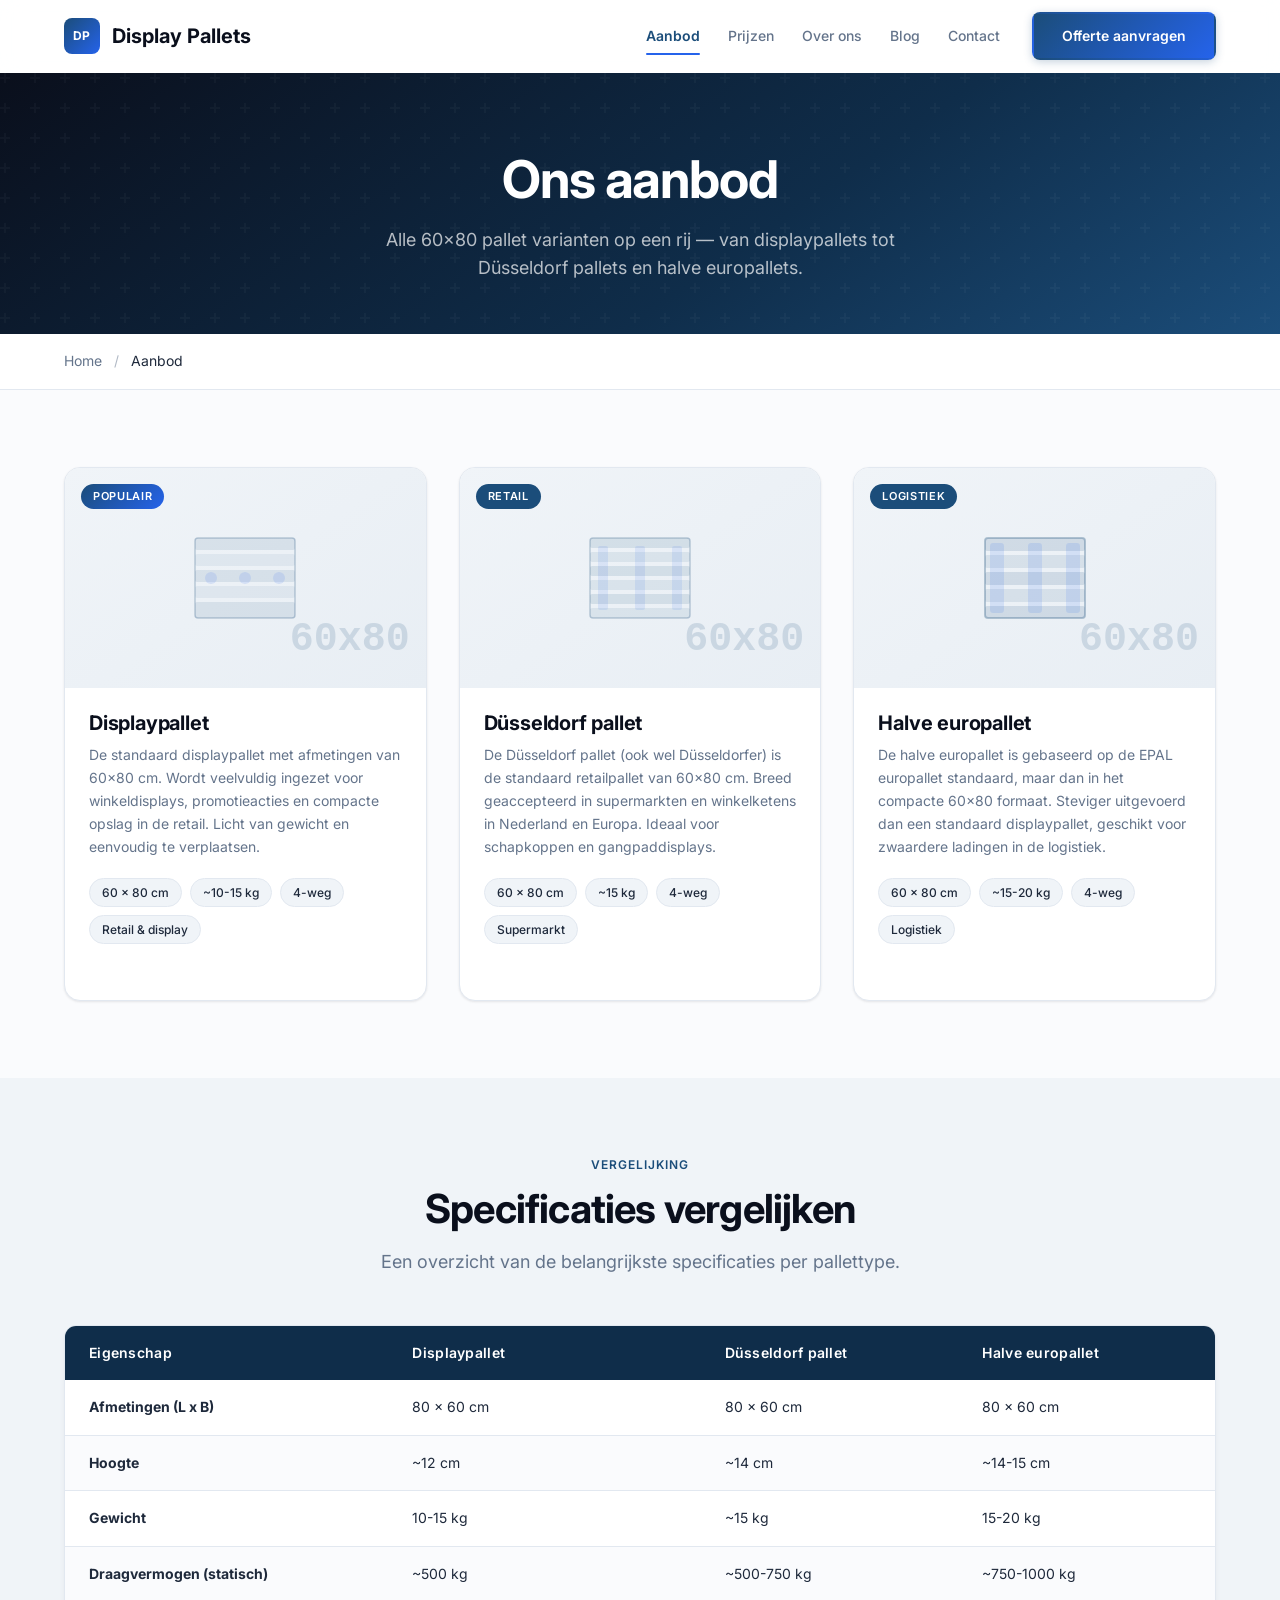
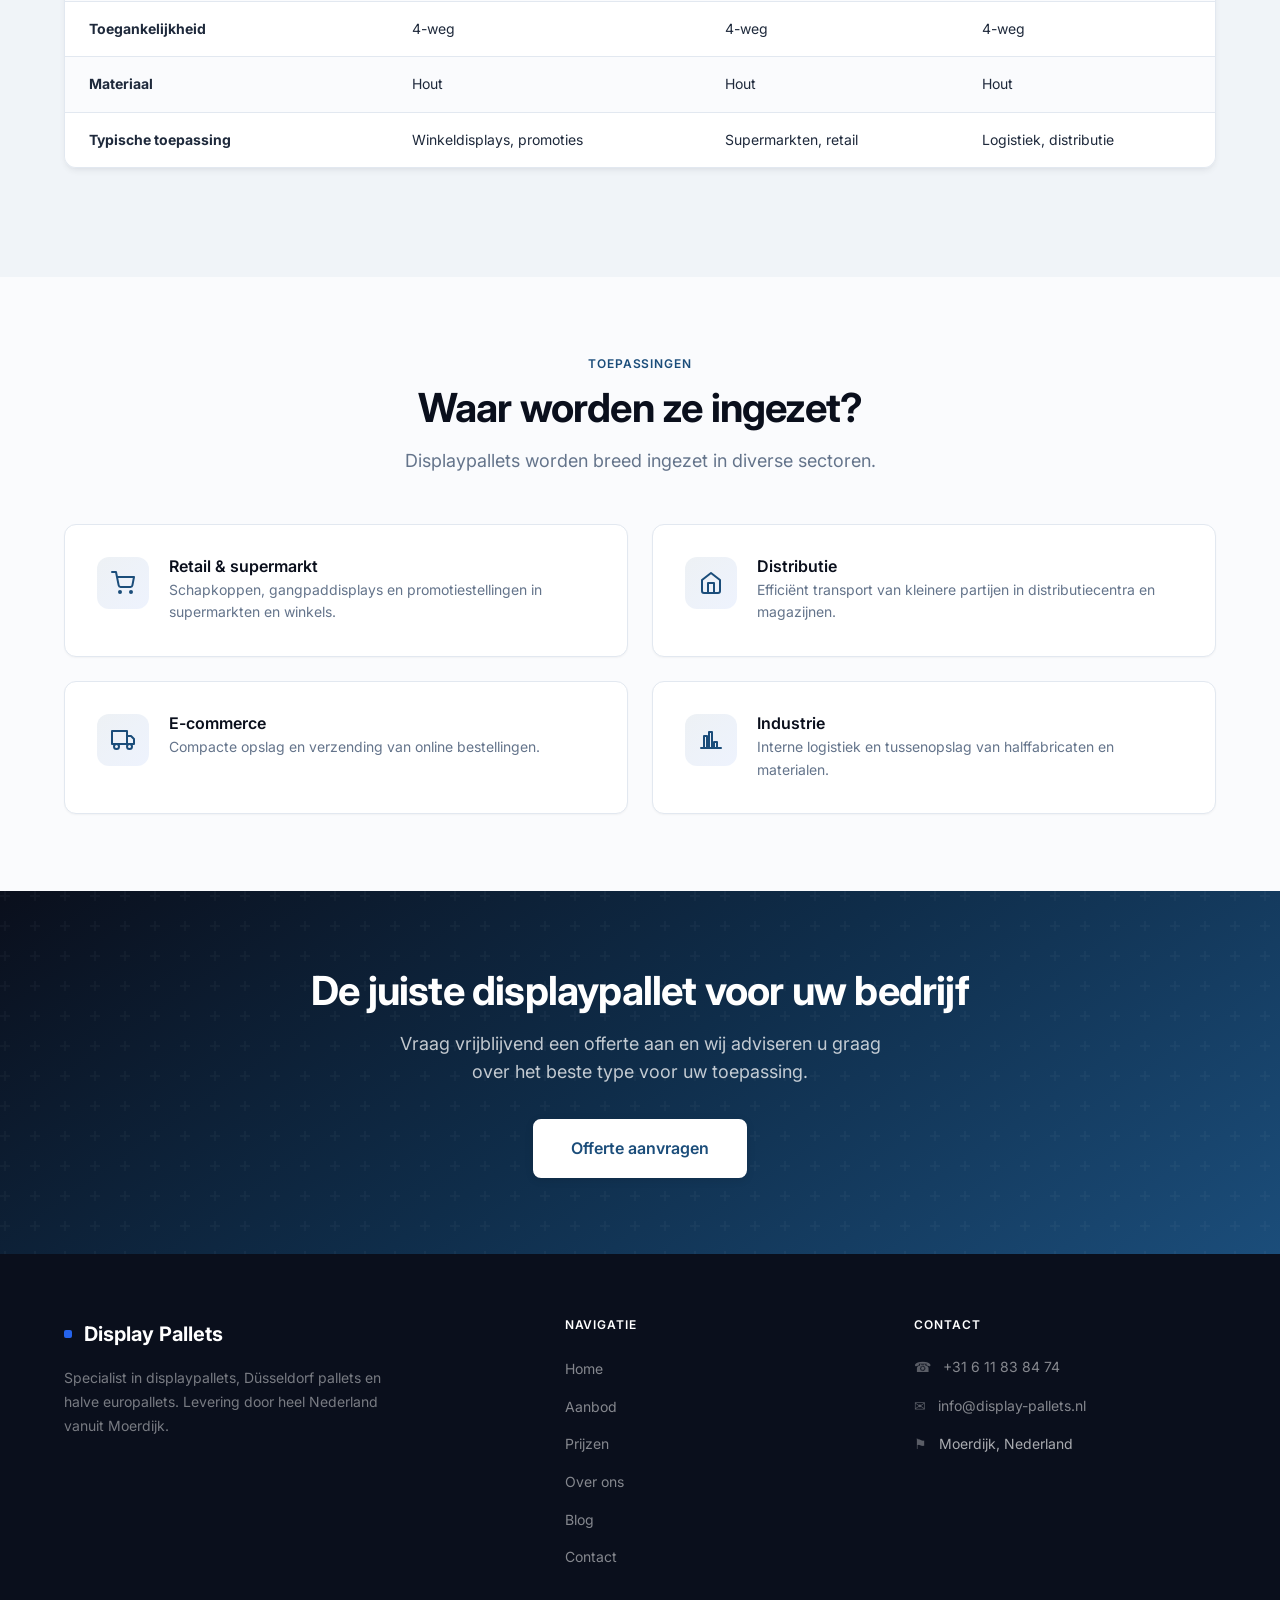
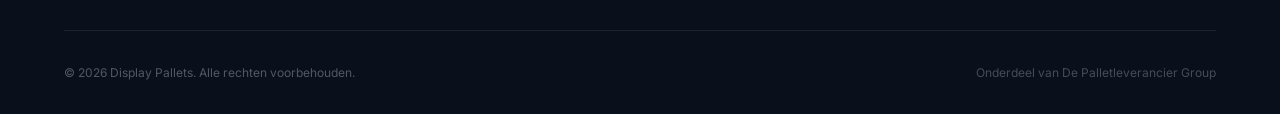
==== commit 54db3221: "Premium redesign: glassmorphism nav, split hero, custom SVG illustraties, multi-layered shadows - Co" ====
--- a/aanbod.html
+++ b/aanbod.html
@@ -66,8 +66,20 @@
       <div class="product-grid">
         <div class="product-card fade-up">
           <div class="product-card__visual">
+            <!-- Displaypallet top-view SVG -->
+            <svg viewBox="0 0 120 100" fill="none" xmlns="http://www.w3.org/2000/svg">
+              <rect x="10" y="10" width="100" height="80" rx="3" stroke="#1B4D7A" stroke-width="1.5" opacity="0.3"/>
+              <rect x="10" y="10" width="100" height="12" rx="2" fill="#1B4D7A" opacity="0.12"/>
+              <rect x="10" y="26" width="100" height="12" rx="2" fill="#1B4D7A" opacity="0.08"/>
+              <rect x="10" y="42" width="100" height="12" rx="2" fill="#1B4D7A" opacity="0.12"/>
+              <rect x="10" y="58" width="100" height="12" rx="2" fill="#1B4D7A" opacity="0.08"/>
+              <rect x="10" y="74" width="100" height="16" rx="2" fill="#1B4D7A" opacity="0.12"/>
+              <circle cx="26" cy="50" r="6" fill="#2563EB" opacity="0.15"/>
+              <circle cx="60" cy="50" r="6" fill="#2563EB" opacity="0.15"/>
+              <circle cx="94" cy="50" r="6" fill="#2563EB" opacity="0.15"/>
+            </svg>
             <span class="product-card__dims">60x80</span>
-            <span class="product-card__label">Populair</span>
+            <span class="product-card__label product-card__label--popular">Populair</span>
           </div>
           <div class="product-card__body">
             <h3>Displaypallet</h3>
@@ -80,8 +92,21 @@
             </div>
           </div>
         </div>
-        <div class="product-card fade-up">
+        <div class="product-card fade-up delay-1">
           <div class="product-card__visual">
+            <!-- Düsseldorf pallet top-view SVG -->
+            <svg viewBox="0 0 120 100" fill="none" xmlns="http://www.w3.org/2000/svg">
+              <rect x="10" y="10" width="100" height="80" rx="3" stroke="#1B4D7A" stroke-width="1.5" opacity="0.3"/>
+              <rect x="10" y="10" width="100" height="10" rx="2" fill="#1B4D7A" opacity="0.14"/>
+              <rect x="10" y="24" width="100" height="10" rx="2" fill="#1B4D7A" opacity="0.1"/>
+              <rect x="10" y="38" width="100" height="10" rx="2" fill="#1B4D7A" opacity="0.14"/>
+              <rect x="10" y="52" width="100" height="10" rx="2" fill="#1B4D7A" opacity="0.1"/>
+              <rect x="10" y="66" width="100" height="10" rx="2" fill="#1B4D7A" opacity="0.14"/>
+              <rect x="10" y="80" width="100" height="10" rx="2" fill="#1B4D7A" opacity="0.1"/>
+              <rect x="18" y="18" width="10" height="64" rx="2" fill="#2563EB" opacity="0.12"/>
+              <rect x="55" y="18" width="10" height="64" rx="2" fill="#2563EB" opacity="0.12"/>
+              <rect x="92" y="18" width="10" height="64" rx="2" fill="#2563EB" opacity="0.12"/>
+            </svg>
             <span class="product-card__dims">60x80</span>
             <span class="product-card__label">Retail</span>
           </div>
@@ -96,8 +121,20 @@
             </div>
           </div>
         </div>
-        <div class="product-card fade-up">
+        <div class="product-card fade-up delay-2">
           <div class="product-card__visual">
+            <!-- Halve europallet top-view SVG -->
+            <svg viewBox="0 0 120 100" fill="none" xmlns="http://www.w3.org/2000/svg">
+              <rect x="10" y="10" width="100" height="80" rx="3" stroke="#1B4D7A" stroke-width="2" opacity="0.35"/>
+              <rect x="10" y="10" width="100" height="13" rx="2" fill="#1B4D7A" opacity="0.16"/>
+              <rect x="10" y="27" width="100" height="13" rx="2" fill="#1B4D7A" opacity="0.12"/>
+              <rect x="10" y="44" width="100" height="13" rx="2" fill="#1B4D7A" opacity="0.16"/>
+              <rect x="10" y="61" width="100" height="13" rx="2" fill="#1B4D7A" opacity="0.12"/>
+              <rect x="10" y="78" width="100" height="12" rx="2" fill="#1B4D7A" opacity="0.16"/>
+              <rect x="15" y="15" width="14" height="70" rx="3" fill="#2563EB" opacity="0.15"/>
+              <rect x="53" y="15" width="14" height="70" rx="3" fill="#2563EB" opacity="0.15"/>
+              <rect x="91" y="15" width="14" height="70" rx="3" fill="#2563EB" opacity="0.15"/>
+            </svg>
             <span class="product-card__dims">60x80</span>
             <span class="product-card__label">Logistiek</span>
           </div>
@@ -120,6 +157,7 @@
   <section class="section section--alt">
     <div class="container">
       <div class="section-intro fade-up">
+        <span class="label-text">Vergelijking</span>
         <h2>Specificaties vergelijken</h2>
         <p>Een overzicht van de belangrijkste specificaties per pallettype.</p>
       </div>
@@ -186,29 +224,46 @@
   <section class="section">
     <div class="container">
       <div class="section-intro fade-up">
-        <h2>Toepassingen</h2>
+        <span class="label-text">Toepassingen</span>
+        <h2>Waar worden ze ingezet?</h2>
         <p>Displaypallets worden breed ingezet in diverse sectoren.</p>
       </div>
-      <div class="usp-grid fade-up">
-        <div class="usp-card">
-          <div class="usp-card__icon">&#128722;</div>
-          <h3>Retail &amp; supermarkt</h3>
-          <p>Schapkoppen, gangpaddisplays en promotiestellingen in supermarkten en winkels.</p>
-        </div>
-        <div class="usp-card">
-          <div class="usp-card__icon">&#127968;</div>
-          <h3>Distributie</h3>
-          <p>Efficiënt transport van kleinere partijen in distributiecentra en magazijnen.</p>
-        </div>
-        <div class="usp-card">
-          <div class="usp-card__icon">&#127891;</div>
-          <h3>E-commerce</h3>
-          <p>Compacte opslag en verzending van online bestellingen.</p>
-        </div>
-        <div class="usp-card">
-          <div class="usp-card__icon">&#127981;</div>
-          <h3>Industrie</h3>
-          <p>Interne logistiek en tussenopslag van halffabricaten en materialen.</p>
+      <div class="usp-grid">
+        <div class="usp-card fade-up">
+          <div class="usp-card__icon">
+            <svg viewBox="0 0 24 24" fill="none" stroke="currentColor" stroke-width="2" stroke-linecap="round" stroke-linejoin="round"><circle cx="9" cy="21" r="1"/><circle cx="20" cy="21" r="1"/><path d="M1 1h4l2.68 13.39a2 2 0 0 0 2 1.61h9.72a2 2 0 0 0 2-1.61L23 6H6"/></svg>
+          </div>
+          <div class="usp-card__text">
+            <h3>Retail &amp; supermarkt</h3>
+            <p>Schapkoppen, gangpaddisplays en promotiestellingen in supermarkten en winkels.</p>
+          </div>
+        </div>
+        <div class="usp-card fade-up delay-1">
+          <div class="usp-card__icon">
+            <svg viewBox="0 0 24 24" fill="none" stroke="currentColor" stroke-width="2" stroke-linecap="round" stroke-linejoin="round"><path d="M3 9l9-7 9 7v11a2 2 0 0 1-2 2H5a2 2 0 0 1-2-2z"/><polyline points="9 22 9 12 15 12 15 22"/></svg>
+          </div>
+          <div class="usp-card__text">
+            <h3>Distributie</h3>
+            <p>Efficiënt transport van kleinere partijen in distributiecentra en magazijnen.</p>
+          </div>
+        </div>
+        <div class="usp-card fade-up delay-2">
+          <div class="usp-card__icon">
+            <svg viewBox="0 0 24 24" fill="none" stroke="currentColor" stroke-width="2" stroke-linecap="round" stroke-linejoin="round"><rect x="1" y="3" width="15" height="13"/><polygon points="16 8 20 8 23 11 23 16 16 16 16 8"/><circle cx="5.5" cy="18.5" r="2.5"/><circle cx="18.5" cy="18.5" r="2.5"/></svg>
+          </div>
+          <div class="usp-card__text">
+            <h3>E-commerce</h3>
+            <p>Compacte opslag en verzending van online bestellingen.</p>
+          </div>
+        </div>
+        <div class="usp-card fade-up delay-3">
+          <div class="usp-card__icon">
+            <svg viewBox="0 0 24 24" fill="none" stroke="currentColor" stroke-width="2" stroke-linecap="round" stroke-linejoin="round"><path d="M2 20h20"/><path d="M5 20V8h3v12"/><path d="M10 20V4h3v16"/><path d="M15 20v-6h3v6"/></svg>
+          </div>
+          <div class="usp-card__text">
+            <h3>Industrie</h3>
+            <p>Interne logistiek en tussenopslag van halffabricaten en materialen.</p>
+          </div>
         </div>
       </div>
     </div>
@@ -228,7 +283,7 @@
     <div class="container">
       <div class="footer__grid">
         <div class="footer__brand">
-          <span class="footer__logo">Display Pallets</span>
+          <span class="footer__logo"><span class="nav__logo-accent"></span> Display Pallets</span>
           <p>Specialist in displaypallets, Düsseldorf pallets en halve europallets. Levering door heel Nederland vanuit Moerdijk.</p>
         </div>
         <div>
@@ -265,6 +320,9 @@
     </div>
   </footer>
 
+  <!-- Back to Top -->
+  <button class="back-to-top" aria-label="Terug naar boven">&#8593;</button>
+
   <script src="js/main.js" defer></script>
 </body>
 </html>
--- a/css/style.css
+++ b/css/style.css
@@ -1,23 +1,25 @@
 /* ============================================
    Display Pallets — style.css
-   Clean, modern, technisch B2B design
+   Premium B2B design — Strak / Minimal / Technisch
    ============================================ */
 
 /* ----- 1. Custom Properties ----- */
 :root {
-  --clr-accent: #1B4D7A;
-  --clr-accent-light: #2A6BA8;
-  --clr-accent-dark: #133B5E;
-  --clr-accent-bg: #E8F0F8;
-  --clr-dark: #111827;
-  --clr-text: #374151;
-  --clr-text-light: #6B7280;
-  --clr-bg: #F8FAFC;
-  --clr-white: #FFFFFF;
-  --clr-border: #E5E7EB;
+  --clr-primary: #1B4D7A;
+  --clr-primary-light: #2563EB;
+  --clr-primary-dark: #0F2D4A;
+  --clr-dark: #0A0F1C;
+  --clr-bg: #FAFBFD;
+  --clr-bg-alt: #F0F4F8;
+  --clr-text: #1E293B;
+  --clr-text-muted: #64748B;
+  --clr-border: #E2E8F0;
+  --clr-surface: #FFFFFF;
   --clr-success: #059669;
+  --clr-error: #DC2626;
 
   --ff-body: 'Inter', -apple-system, BlinkMacSystemFont, 'Segoe UI', sans-serif;
+  --ff-mono: 'SF Mono', 'Fira Code', 'Consolas', monospace;
 
   --fs-xs: 0.75rem;
   --fs-sm: 0.875rem;
@@ -25,9 +27,10 @@
   --fs-lg: 1.125rem;
   --fs-xl: 1.25rem;
   --fs-2xl: 1.5rem;
-  --fs-3xl: 1.875rem;
-  --fs-4xl: 2.25rem;
-  --fs-5xl: 3rem;
+  --fs-3xl: clamp(1.5rem, 2vw + 0.5rem, 1.875rem);
+  --fs-4xl: clamp(1.875rem, 3vw + 0.5rem, 2.5rem);
+  --fs-5xl: clamp(2.25rem, 4vw + 0.5rem, 3.25rem);
+  --fs-6xl: clamp(2.75rem, 5vw + 0.5rem, 4rem);
 
   --fw-regular: 400;
   --fw-medium: 500;
@@ -46,20 +49,33 @@
   --sp-16: 4rem;
   --sp-20: 5rem;
   --sp-24: 6rem;
-
-  --container-max: 1140px;
+  --sp-32: 8rem;
+
+  --container-max: 1200px;
   --container-narrow: 800px;
   --radius: 8px;
   --radius-lg: 12px;
-  --shadow-sm: 0 1px 2px rgba(0,0,0,0.05);
-  --shadow: 0 4px 6px -1px rgba(0,0,0,0.07), 0 2px 4px -2px rgba(0,0,0,0.05);
-  --shadow-lg: 0 10px 25px -3px rgba(0,0,0,0.08), 0 4px 6px -4px rgba(0,0,0,0.04);
-  --transition: 0.2s ease;
-}
-
-/* ----- 2. Reset ----- */
+  --radius-xl: 16px;
+
+  --shadow-xs: 0 1px 2px rgba(10,15,28,0.04);
+  --shadow-sm: 0 1px 3px rgba(10,15,28,0.06), 0 1px 2px rgba(10,15,28,0.04);
+  --shadow: 0 4px 6px -1px rgba(10,15,28,0.06), 0 2px 4px -2px rgba(10,15,28,0.04);
+  --shadow-md: 0 8px 16px -4px rgba(10,15,28,0.08), 0 4px 6px -2px rgba(10,15,28,0.03);
+  --shadow-lg: 0 16px 32px -8px rgba(10,15,28,0.10), 0 8px 16px -4px rgba(10,15,28,0.04);
+  --shadow-xl: 0 24px 48px -12px rgba(10,15,28,0.14);
+
+  --transition-fast: 0.15s ease;
+  --transition: 0.25s cubic-bezier(0.4, 0, 0.2, 1);
+  --transition-slow: 0.4s cubic-bezier(0.4, 0, 0.2, 1);
+}
+
+/* ----- 2. Reset & Base ----- */
 *, *::before, *::after { box-sizing: border-box; margin: 0; padding: 0; }
-html { scroll-behavior: smooth; -webkit-text-size-adjust: 100%; }
+html {
+  scroll-behavior: smooth;
+  -webkit-text-size-adjust: 100%;
+  scroll-padding-top: 80px;
+}
 body {
   font-family: var(--ff-body);
   font-size: var(--fs-base);
@@ -68,26 +84,52 @@
   background: var(--clr-bg);
   -webkit-font-smoothing: antialiased;
   -moz-osx-font-smoothing: grayscale;
+  overflow-x: hidden;
 }
 img { max-width: 100%; height: auto; display: block; }
-a { color: var(--clr-accent); text-decoration: none; transition: color var(--transition); }
-a:hover { color: var(--clr-accent-light); }
+a {
+  color: var(--clr-primary);
+  text-decoration: none;
+  transition: color var(--transition-fast);
+}
+a:hover { color: var(--clr-primary-light); }
 ul, ol { list-style: none; }
 button { cursor: pointer; font-family: inherit; }
 input, textarea, select { font-family: inherit; font-size: inherit; }
 
+/* Focus states for accessibility */
+:focus-visible {
+  outline: 2px solid var(--clr-primary-light);
+  outline-offset: 2px;
+  border-radius: 2px;
+}
+
 /* ----- 3. Typography ----- */
 h1, h2, h3, h4, h5, h6 {
   color: var(--clr-dark);
-  line-height: 1.2;
+  line-height: 1.15;
   font-weight: var(--fw-bold);
-}
-h1 { font-size: var(--fs-4xl); }
-h2 { font-size: var(--fs-3xl); margin-bottom: var(--sp-4); }
+  letter-spacing: -0.02em;
+}
+h1 { font-size: var(--fs-5xl); }
+h2 { font-size: var(--fs-4xl); margin-bottom: var(--sp-4); }
 h3 { font-size: var(--fs-2xl); margin-bottom: var(--sp-3); }
 h4 { font-size: var(--fs-xl); }
 p { margin-bottom: var(--sp-4); }
 p:last-child { margin-bottom: 0; }
+
+.label-text {
+  font-size: var(--fs-xs);
+  font-weight: var(--fw-semibold);
+  text-transform: uppercase;
+  letter-spacing: 0.08em;
+  color: var(--clr-primary);
+}
+
+.mono {
+  font-family: var(--ff-mono);
+  font-variant-numeric: tabular-nums;
+}
 
 /* ----- 4. Layout ----- */
 .container {
@@ -100,21 +142,32 @@
   max-width: var(--container-narrow);
 }
 .section {
-  padding: var(--sp-20) 0;
+  padding: clamp(3rem, 6vw, 6rem) 0;
 }
 .section--alt {
-  background: var(--clr-white);
-}
-.section--accent {
-  background: var(--clr-accent);
-  color: var(--clr-white);
-}
-.section--accent h2,
-.section--accent h3,
-.section--accent p {
-  color: var(--clr-white);
+  background: var(--clr-bg-alt);
+}
+.section--surface {
+  background: var(--clr-surface);
+}
+.section--dark {
+  background: var(--clr-dark);
+  color: rgba(255,255,255,0.85);
+}
+.section--dark h2,
+.section--dark h3,
+.section--dark h4 {
+  color: #fff;
 }
 .text-center { text-align: center; }
+
+/* Section divider */
+.section-divider {
+  height: 1px;
+  background: var(--clr-border);
+  border: none;
+  margin: 0;
+}
 
 /* ----- 5. Buttons ----- */
 .btn {
@@ -122,57 +175,94 @@
   align-items: center;
   justify-content: center;
   gap: var(--sp-2);
-  padding: var(--sp-3) var(--sp-6);
+  padding: 0.75rem 1.75rem;
   border-radius: var(--radius);
   font-weight: var(--fw-semibold);
-  font-size: var(--fs-base);
+  font-size: var(--fs-sm);
   border: 2px solid transparent;
   transition: all var(--transition);
   text-decoration: none;
   line-height: 1.4;
+  cursor: pointer;
+  position: relative;
+  overflow: hidden;
 }
 .btn--primary {
-  background: var(--clr-accent);
-  color: var(--clr-white);
-  border-color: var(--clr-accent);
+  background: linear-gradient(135deg, var(--clr-primary) 0%, var(--clr-primary-light) 100%);
+  color: #fff;
+  border-color: transparent;
+  box-shadow: 0 2px 8px rgba(27,77,122,0.25);
 }
 .btn--primary:hover {
-  background: var(--clr-accent-light);
-  border-color: var(--clr-accent-light);
-  color: var(--clr-white);
-}
-.btn--outline {
+  background: linear-gradient(135deg, var(--clr-primary-dark) 0%, var(--clr-primary) 100%);
+  box-shadow: 0 4px 16px rgba(27,77,122,0.35);
+  transform: translateY(-1px);
+  color: #fff;
+}
+.btn--primary:active {
+  transform: translateY(0);
+  box-shadow: 0 2px 6px rgba(27,77,122,0.2);
+}
+.btn--secondary {
   background: transparent;
-  color: var(--clr-accent);
-  border-color: var(--clr-accent);
-}
-.btn--outline:hover {
-  background: var(--clr-accent);
-  color: var(--clr-white);
+  color: var(--clr-primary);
+  border-color: var(--clr-border);
+}
+.btn--secondary:hover {
+  border-color: var(--clr-primary);
+  background: rgba(27,77,122,0.04);
+  color: var(--clr-primary);
 }
 .btn--white {
-  background: var(--clr-white);
-  color: var(--clr-accent);
-  border-color: var(--clr-white);
+  background: #fff;
+  color: var(--clr-primary);
+  border-color: #fff;
+  box-shadow: 0 2px 8px rgba(0,0,0,0.1);
 }
 .btn--white:hover {
-  background: var(--clr-accent-bg);
-  border-color: var(--clr-accent-bg);
-  color: var(--clr-accent);
+  background: var(--clr-bg-alt);
+  border-color: var(--clr-bg-alt);
+  color: var(--clr-primary-dark);
+  transform: translateY(-1px);
+  box-shadow: 0 4px 16px rgba(0,0,0,0.15);
+}
+.btn--outline-white {
+  background: transparent;
+  color: #fff;
+  border-color: rgba(255,255,255,0.35);
+}
+.btn--outline-white:hover {
+  background: rgba(255,255,255,0.1);
+  border-color: rgba(255,255,255,0.6);
+  color: #fff;
 }
 .btn--lg {
-  padding: var(--sp-4) var(--sp-8);
-  font-size: var(--fs-lg);
+  padding: 1rem 2.25rem;
+  font-size: var(--fs-base);
+}
+.btn--sm {
+  padding: 0.5rem 1rem;
+  font-size: var(--fs-xs);
+}
+.btn--full {
+  width: 100%;
 }
 
 /* ----- 6. Navigation ----- */
 .nav {
   position: sticky;
   top: 0;
-  z-index: 100;
-  background: var(--clr-white);
-  border-bottom: 1px solid var(--clr-border);
-  box-shadow: var(--shadow-sm);
+  z-index: 1000;
+  background: rgba(255,255,255,0.85);
+  backdrop-filter: blur(12px);
+  -webkit-backdrop-filter: blur(12px);
+  border-bottom: 1px solid transparent;
+  transition: border-color var(--transition), box-shadow var(--transition), background var(--transition);
+}
+.nav.is-scrolled {
+  background: rgba(255,255,255,0.95);
+  border-bottom-color: var(--clr-border);
+  box-shadow: 0 1px 8px rgba(10,15,28,0.06);
 }
 .nav__inner {
   display: flex;
@@ -183,393 +273,548 @@
 .nav__logo {
   font-size: var(--fs-xl);
   font-weight: var(--fw-bold);
-  color: var(--clr-accent);
+  color: var(--clr-dark);
   text-decoration: none;
   display: flex;
   align-items: center;
-  gap: var(--sp-2);
-}
-.nav__logo:hover { color: var(--clr-accent-dark); }
+  gap: var(--sp-3);
+  transition: color var(--transition-fast);
+}
+.nav__logo:hover { color: var(--clr-primary); }
+.nav__logo-accent {
+  width: 8px;
+  height: 8px;
+  background: var(--clr-primary-light);
+  border-radius: 2px;
+  display: inline-block;
+  flex-shrink: 0;
+}
 .nav__logo-icon {
-  width: 32px;
-  height: 32px;
-  background: var(--clr-accent);
-  border-radius: 6px;
+  width: 36px;
+  height: 36px;
+  background: linear-gradient(135deg, var(--clr-primary) 0%, var(--clr-primary-light) 100%);
+  border-radius: 8px;
   display: flex;
   align-items: center;
   justify-content: center;
   color: white;
-  font-size: var(--fs-sm);
+  font-size: var(--fs-xs);
   font-weight: var(--fw-bold);
+  letter-spacing: 0.02em;
 }
 .nav__links {
   display: flex;
   align-items: center;
-  gap: var(--sp-8);
+  gap: var(--sp-1);
 }
 .nav__link {
-  color: var(--clr-text);
+  color: var(--clr-text-muted);
   font-weight: var(--fw-medium);
   font-size: var(--fs-sm);
-  text-transform: uppercase;
-  letter-spacing: 0.03em;
-  padding: var(--sp-2) 0;
+  padding: var(--sp-2) var(--sp-3);
+  border-radius: var(--radius);
   position: relative;
+  transition: color var(--transition-fast), background var(--transition-fast);
 }
 .nav__link::after {
   content: '';
   position: absolute;
   bottom: 0;
-  left: 0;
+  left: 50%;
   width: 0;
   height: 2px;
-  background: var(--clr-accent);
-  transition: width var(--transition);
-}
-.nav__link:hover,
+  background: var(--clr-primary-light);
+  transition: width var(--transition), left var(--transition);
+  border-radius: 1px;
+}
+.nav__link:hover {
+  color: var(--clr-primary);
+  background: rgba(27,77,122,0.04);
+}
 .nav__link.is-active {
-  color: var(--clr-accent);
-}
-.nav__link:hover::after,
+  color: var(--clr-primary);
+  font-weight: var(--fw-semibold);
+}
 .nav__link.is-active::after {
-  width: 100%;
+  width: calc(100% - var(--sp-6));
+  left: var(--sp-3);
 }
 .nav__cta {
   margin-left: var(--sp-4);
 }
+
+/* Hamburger */
 .nav__hamburger {
   display: none;
   background: none;
   border: none;
-  width: 40px;
-  height: 40px;
+  width: 44px;
+  height: 44px;
   flex-direction: column;
   align-items: center;
   justify-content: center;
-  gap: 5px;
+  gap: 6px;
+  border-radius: var(--radius);
+  transition: background var(--transition-fast);
+}
+.nav__hamburger:hover {
+  background: var(--clr-bg-alt);
 }
 .nav__hamburger span {
   display: block;
-  width: 24px;
+  width: 22px;
   height: 2px;
   background: var(--clr-dark);
-  transition: all 0.3s;
+  transition: all 0.3s cubic-bezier(0.4, 0, 0.2, 1);
   border-radius: 2px;
 }
 .nav__hamburger.is-open span:nth-child(1) {
-  transform: rotate(45deg) translate(5px, 5px);
+  transform: rotate(45deg) translate(5.5px, 5.5px);
 }
 .nav__hamburger.is-open span:nth-child(2) {
   opacity: 0;
+  transform: scaleX(0);
 }
 .nav__hamburger.is-open span:nth-child(3) {
-  transform: rotate(-45deg) translate(5px, -5px);
+  transform: rotate(-45deg) translate(5.5px, -5.5px);
 }
 
 /* ----- 7. Hero ----- */
 .hero {
-  background: linear-gradient(135deg, var(--clr-accent-dark) 0%, var(--clr-accent) 50%, var(--clr-accent-light) 100%);
-  color: var(--clr-white);
-  padding: var(--sp-24) 0 var(--sp-20);
+  background: linear-gradient(145deg, var(--clr-dark) 0%, var(--clr-primary-dark) 40%, var(--clr-primary) 100%);
+  color: #fff;
+  padding: clamp(4rem, 8vw, 7rem) 0 clamp(4rem, 8vw, 6rem);
   position: relative;
   overflow: hidden;
 }
+/* Geometric SVG pattern overlay */
 .hero::before {
   content: '';
   position: absolute;
-  top: -50%;
-  right: -20%;
-  width: 600px;
-  height: 600px;
-  background: radial-gradient(circle, rgba(255,255,255,0.06) 0%, transparent 70%);
-  border-radius: 50%;
-}
-.hero::after {
-  content: '';
-  position: absolute;
-  bottom: -30%;
-  left: -10%;
-  width: 400px;
-  height: 400px;
-  background: radial-gradient(circle, rgba(255,255,255,0.04) 0%, transparent 70%);
-  border-radius: 50%;
-}
-.hero__content {
+  inset: 0;
+  opacity: 0.04;
+  background-image: url("data:image/svg+xml,%3Csvg width='60' height='60' viewBox='0 0 60 60' xmlns='http://www.w3.org/2000/svg'%3E%3Cg fill='none' fill-rule='evenodd'%3E%3Cg fill='%23ffffff' fill-opacity='1'%3E%3Cpath d='M36 34v-4h-2v4h-4v2h4v4h2v-4h4v-2h-4zm0-30V0h-2v4h-4v2h4v4h2V6h4V4h-4zM6 34v-4H4v4H0v2h4v4h2v-4h4v-2H6zM6 4V0H4v4H0v2h4v4h2V6h4V4H6z'/%3E%3C/g%3E%3C/g%3E%3C/svg%3E");
+}
+.hero .container {
   position: relative;
   z-index: 1;
-  max-width: 680px;
+}
+.hero__grid {
+  display: grid;
+  grid-template-columns: 1fr 1fr;
+  gap: var(--sp-12);
+  align-items: center;
+}
+.hero__content {
+  max-width: 560px;
 }
 .hero__badge {
-  display: inline-block;
-  background: rgba(255,255,255,0.15);
-  color: var(--clr-white);
-  padding: var(--sp-1) var(--sp-4);
+  display: inline-flex;
+  align-items: center;
+  gap: var(--sp-2);
+  background: rgba(255,255,255,0.1);
+  color: rgba(255,255,255,0.9);
+  padding: var(--sp-2) var(--sp-4);
   border-radius: 100px;
-  font-size: var(--fs-sm);
-  font-weight: var(--fw-medium);
+  font-size: var(--fs-xs);
+  font-weight: var(--fw-semibold);
+  margin-bottom: var(--sp-8);
+  backdrop-filter: blur(4px);
+  border: 1px solid rgba(255,255,255,0.12);
+  letter-spacing: 0.04em;
+  text-transform: uppercase;
+}
+.hero__badge-dot {
+  width: 6px;
+  height: 6px;
+  background: #34D399;
+  border-radius: 50%;
+  animation: pulse-dot 2s infinite;
+}
+@keyframes pulse-dot {
+  0%, 100% { opacity: 1; }
+  50% { opacity: 0.4; }
+}
+.hero h1 {
+  color: #fff;
+  font-size: var(--fs-6xl);
+  line-height: 1.05;
   margin-bottom: var(--sp-6);
-  backdrop-filter: blur(4px);
-}
-.hero h1 {
-  color: var(--clr-white);
-  font-size: var(--fs-5xl);
-  line-height: 1.1;
-  margin-bottom: var(--sp-6);
+  letter-spacing: -0.03em;
 }
 .hero p {
-  font-size: var(--fs-xl);
-  color: rgba(255,255,255,0.9);
-  margin-bottom: var(--sp-8);
-  line-height: 1.6;
+  font-size: var(--fs-lg);
+  color: rgba(255,255,255,0.75);
+  margin-bottom: var(--sp-10);
+  line-height: 1.7;
+  max-width: 480px;
 }
 .hero__actions {
   display: flex;
   gap: var(--sp-4);
   flex-wrap: wrap;
 }
-
-/* ----- 8. USP Grid ----- */
+.hero__visual {
+  display: flex;
+  align-items: center;
+  justify-content: center;
+}
+.hero__visual svg {
+  width: 100%;
+  max-width: 420px;
+  height: auto;
+  filter: drop-shadow(0 20px 40px rgba(0,0,0,0.3));
+}
+
+/* ----- 8. Stats Bar ----- */
+.stats-bar {
+  background: var(--clr-surface);
+  border-bottom: 1px solid var(--clr-border);
+  padding: var(--sp-10) 0;
+}
+.stats-grid {
+  display: grid;
+  grid-template-columns: repeat(4, 1fr);
+  gap: var(--sp-8);
+}
+.stat-item {
+  text-align: center;
+  padding: var(--sp-2);
+}
+.stat-item__value {
+  font-size: var(--fs-4xl);
+  font-weight: var(--fw-bold);
+  color: var(--clr-primary);
+  line-height: 1;
+  margin-bottom: var(--sp-2);
+  font-family: var(--ff-mono);
+  letter-spacing: -0.02em;
+}
+.stat-item__label {
+  font-size: var(--fs-sm);
+  color: var(--clr-text-muted);
+  font-weight: var(--fw-medium);
+}
+
+/* ----- 9. USP Cards (Horizontal) ----- */
 .usp-grid {
   display: grid;
-  grid-template-columns: repeat(4, 1fr);
+  grid-template-columns: repeat(2, 1fr);
   gap: var(--sp-6);
 }
 .usp-card {
-  background: var(--clr-white);
+  display: flex;
+  gap: var(--sp-5);
+  align-items: flex-start;
+  background: var(--clr-surface);
   border-radius: var(--radius-lg);
   padding: var(--sp-8);
-  text-align: center;
-  box-shadow: var(--shadow);
   border: 1px solid var(--clr-border);
-  transition: transform var(--transition), box-shadow var(--transition);
+  transition: all var(--transition);
+  box-shadow: var(--shadow-xs);
 }
 .usp-card:hover {
-  transform: translateY(-4px);
-  box-shadow: var(--shadow-lg);
+  border-color: rgba(27,77,122,0.2);
+  box-shadow: var(--shadow-md);
+  transform: translateY(-2px);
 }
 .usp-card__icon {
-  width: 56px;
-  height: 56px;
-  background: var(--clr-accent-bg);
-  border-radius: 12px;
+  width: 52px;
+  height: 52px;
+  min-width: 52px;
+  background: linear-gradient(135deg, rgba(27,77,122,0.08) 0%, rgba(37,99,235,0.08) 100%);
+  border-radius: var(--radius-lg);
   display: flex;
   align-items: center;
   justify-content: center;
-  margin: 0 auto var(--sp-4);
-  font-size: var(--fs-2xl);
-  color: var(--clr-accent);
-}
-.usp-card h3 {
-  font-size: var(--fs-lg);
-  margin-bottom: var(--sp-2);
-}
-.usp-card p {
-  color: var(--clr-text-light);
-  font-size: var(--fs-sm);
-}
-
-/* ----- 9. Product/Aanbod Cards ----- */
+  font-size: var(--fs-xl);
+  color: var(--clr-primary);
+}
+.usp-card__icon svg {
+  width: 24px;
+  height: 24px;
+}
+.usp-card__text h3 {
+  font-size: var(--fs-base);
+  font-weight: var(--fw-semibold);
+  margin-bottom: var(--sp-1);
+  letter-spacing: 0;
+}
+.usp-card__text p {
+  color: var(--clr-text-muted);
+  font-size: var(--fs-sm);
+  line-height: 1.6;
+}
+
+/* ----- 10. Product/Aanbod Cards ----- */
 .product-grid {
   display: grid;
   grid-template-columns: repeat(3, 1fr);
   gap: var(--sp-8);
 }
 .product-card {
-  background: var(--clr-white);
-  border-radius: var(--radius-lg);
+  background: var(--clr-surface);
+  border-radius: var(--radius-xl);
   overflow: hidden;
-  box-shadow: var(--shadow);
   border: 1px solid var(--clr-border);
-  transition: transform var(--transition), box-shadow var(--transition);
+  transition: all var(--transition);
+  box-shadow: var(--shadow-sm);
+  position: relative;
 }
 .product-card:hover {
   transform: translateY(-4px);
   box-shadow: var(--shadow-lg);
+  border-color: rgba(27,77,122,0.15);
 }
 .product-card__visual {
-  height: 200px;
-  background: var(--clr-accent-bg);
+  height: 220px;
+  background: linear-gradient(145deg, var(--clr-bg-alt) 0%, #E8EEF4 100%);
   display: flex;
   align-items: center;
   justify-content: center;
   position: relative;
   overflow: hidden;
 }
+.product-card__visual svg {
+  width: 120px;
+  height: 120px;
+  opacity: 0.85;
+}
 .product-card__dims {
   font-size: var(--fs-4xl);
   font-weight: var(--fw-bold);
-  color: var(--clr-accent);
-  opacity: 0.3;
+  color: var(--clr-primary);
+  opacity: 0.15;
+  font-family: var(--ff-mono);
+  position: absolute;
+  bottom: var(--sp-4);
+  right: var(--sp-4);
 }
 .product-card__label {
   position: absolute;
-  bottom: var(--sp-3);
+  top: var(--sp-4);
   left: var(--sp-4);
-  background: var(--clr-accent);
+  background: var(--clr-primary);
   color: white;
   padding: var(--sp-1) var(--sp-3);
-  border-radius: var(--radius);
-  font-size: var(--fs-xs);
+  border-radius: 100px;
+  font-size: 0.6875rem;
   font-weight: var(--fw-semibold);
   text-transform: uppercase;
-  letter-spacing: 0.05em;
+  letter-spacing: 0.06em;
+}
+.product-card__label--popular {
+  background: linear-gradient(135deg, var(--clr-primary) 0%, var(--clr-primary-light) 100%);
 }
 .product-card__body {
-  padding: var(--sp-6);
+  padding: var(--sp-6) var(--sp-6) var(--sp-8);
 }
 .product-card__body h3 {
+  font-size: var(--fs-xl);
   margin-bottom: var(--sp-2);
-}
-.product-card__body p {
-  color: var(--clr-text-light);
-  font-size: var(--fs-sm);
-  margin-bottom: var(--sp-4);
+  letter-spacing: -0.01em;
+}
+.product-card__body > p {
+  color: var(--clr-text-muted);
+  font-size: var(--fs-sm);
+  margin-bottom: var(--sp-5);
+  line-height: 1.65;
 }
 .product-card__specs {
   display: flex;
   flex-wrap: wrap;
   gap: var(--sp-2);
-  margin-bottom: var(--sp-4);
+  margin-bottom: var(--sp-6);
 }
 .spec-tag {
-  background: var(--clr-bg);
+  background: var(--clr-bg-alt);
   color: var(--clr-text);
   padding: var(--sp-1) var(--sp-3);
   border-radius: 100px;
   font-size: var(--fs-xs);
   font-weight: var(--fw-medium);
-}
-
-/* ----- 10. Spec Table ----- */
+  border: 1px solid var(--clr-border);
+}
+
+/* ----- 11. Spec Table ----- */
 .spec-table-wrap {
   overflow-x: auto;
   margin: var(--sp-8) 0;
+  border-radius: var(--radius-lg);
+  box-shadow: var(--shadow);
+  border: 1px solid var(--clr-border);
 }
 .spec-table {
   width: 100%;
   border-collapse: collapse;
-  background: var(--clr-white);
-  border-radius: var(--radius-lg);
-  overflow: hidden;
-  box-shadow: var(--shadow);
+  background: var(--clr-surface);
 }
 .spec-table thead {
-  background: var(--clr-accent);
-  color: var(--clr-white);
+  background: var(--clr-primary-dark);
+  color: #fff;
 }
 .spec-table th {
   padding: var(--sp-4) var(--sp-6);
   text-align: left;
   font-weight: var(--fw-semibold);
   font-size: var(--fs-sm);
-  text-transform: uppercase;
-  letter-spacing: 0.04em;
+  letter-spacing: 0.02em;
 }
 .spec-table td {
   padding: var(--sp-4) var(--sp-6);
+  font-size: var(--fs-sm);
   border-bottom: 1px solid var(--clr-border);
-  font-size: var(--fs-sm);
+}
+.spec-table tbody tr:nth-child(even) {
+  background: var(--clr-bg);
 }
 .spec-table tbody tr:last-child td {
   border-bottom: none;
 }
+.spec-table tbody tr {
+  transition: background var(--transition-fast);
+}
 .spec-table tbody tr:hover {
-  background: var(--clr-bg);
-}
-
-/* ----- 11. Pricing ----- */
+  background: var(--clr-bg-alt);
+}
+
+/* ----- 12. Pricing ----- */
 .pricing-grid {
   display: grid;
   grid-template-columns: repeat(2, 1fr);
   gap: var(--sp-8);
-  max-width: 800px;
+  max-width: 840px;
   margin: 0 auto;
 }
 .pricing-card {
-  background: var(--clr-white);
-  border-radius: var(--radius-lg);
-  padding: var(--sp-10);
+  background: var(--clr-surface);
+  border-radius: var(--radius-xl);
+  padding: var(--sp-10) var(--sp-8);
   text-align: center;
-  box-shadow: var(--shadow);
   border: 2px solid var(--clr-border);
-  transition: border-color var(--transition);
+  transition: all var(--transition);
+  position: relative;
+  box-shadow: var(--shadow-sm);
 }
 .pricing-card:hover {
-  border-color: var(--clr-accent);
+  border-color: rgba(27,77,122,0.3);
+  box-shadow: var(--shadow-md);
 }
 .pricing-card--featured {
-  border-color: var(--clr-accent);
-  position: relative;
+  border-color: var(--clr-primary);
+  box-shadow: var(--shadow-md);
 }
 .pricing-card--featured::before {
   content: 'Meest gekozen';
   position: absolute;
-  top: -14px;
+  top: 0;
   left: 50%;
-  transform: translateX(-50%);
-  background: var(--clr-accent);
-  color: var(--clr-white);
-  padding: var(--sp-1) var(--sp-4);
+  transform: translate(-50%, -50%);
+  background: linear-gradient(135deg, var(--clr-primary) 0%, var(--clr-primary-light) 100%);
+  color: #fff;
+  padding: var(--sp-1) var(--sp-5);
   border-radius: 100px;
   font-size: var(--fs-xs);
   font-weight: var(--fw-semibold);
   white-space: nowrap;
+  letter-spacing: 0.02em;
+  box-shadow: 0 2px 8px rgba(27,77,122,0.3);
 }
 .pricing-card__type {
-  font-size: var(--fs-sm);
+  font-size: var(--fs-xs);
   text-transform: uppercase;
-  letter-spacing: 0.05em;
-  color: var(--clr-text-light);
+  letter-spacing: 0.08em;
+  color: var(--clr-text-muted);
   font-weight: var(--fw-semibold);
-  margin-bottom: var(--sp-2);
+  margin-bottom: var(--sp-4);
 }
 .pricing-card__price {
   font-size: var(--fs-5xl);
   font-weight: var(--fw-bold);
-  color: var(--clr-accent);
+  color: var(--clr-primary);
   line-height: 1;
-  margin-bottom: var(--sp-1);
+  margin-bottom: var(--sp-2);
+  font-family: var(--ff-mono);
 }
 .pricing-card__price span {
   font-size: var(--fs-xl);
+  vertical-align: super;
 }
 .pricing-card__unit {
   font-size: var(--fs-sm);
-  color: var(--clr-text-light);
-  margin-bottom: var(--sp-6);
+  color: var(--clr-text-muted);
+  margin-bottom: var(--sp-8);
 }
 .pricing-card__details {
   text-align: left;
-  margin-bottom: var(--sp-6);
+  margin-bottom: var(--sp-8);
+  padding: 0 var(--sp-2);
 }
 .pricing-card__details li {
-  padding: var(--sp-2) 0;
+  padding: var(--sp-3) 0;
   font-size: var(--fs-sm);
   color: var(--clr-text);
   display: flex;
   align-items: flex-start;
-  gap: var(--sp-2);
+  gap: var(--sp-3);
+  border-bottom: 1px solid var(--clr-border);
+}
+.pricing-card__details li:last-child {
+  border-bottom: none;
 }
 .pricing-card__details li::before {
-  content: '\2713';
-  color: var(--clr-success);
-  font-weight: var(--fw-bold);
-  flex-shrink: 0;
-}
-
-/* ----- 12. CTA Section ----- */
+  content: '';
+  width: 18px;
+  height: 18px;
+  min-width: 18px;
+  border-radius: 50%;
+  background: rgba(5,150,105,0.1);
+  display: flex;
+  align-items: center;
+  justify-content: center;
+  margin-top: 1px;
+  background-image: url("data:image/svg+xml,%3Csvg width='10' height='8' viewBox='0 0 10 8' fill='none' xmlns='http://www.w3.org/2000/svg'%3E%3Cpath d='M1 4L3.5 6.5L9 1' stroke='%23059669' stroke-width='1.5' stroke-linecap='round' stroke-linejoin='round'/%3E%3C/svg%3E");
+  background-repeat: no-repeat;
+  background-position: center;
+}
+
+/* ----- 13. CTA Section ----- */
 .cta-section {
-  background: linear-gradient(135deg, var(--clr-accent-dark), var(--clr-accent));
-  color: var(--clr-white);
-  padding: var(--sp-16) 0;
+  background: linear-gradient(145deg, var(--clr-dark) 0%, var(--clr-primary-dark) 50%, var(--clr-primary) 100%);
+  color: #fff;
+  padding: clamp(3rem, 6vw, 5rem) 0;
   text-align: center;
-}
-.cta-section h2 { color: var(--clr-white); font-size: var(--fs-3xl); margin-bottom: var(--sp-4); }
-.cta-section p { color: rgba(255,255,255,0.9); font-size: var(--fs-lg); margin-bottom: var(--sp-8); max-width: 600px; margin-left: auto; margin-right: auto; }
-
-/* ----- 13. FAQ ----- */
+  position: relative;
+  overflow: hidden;
+}
+.cta-section::before {
+  content: '';
+  position: absolute;
+  inset: 0;
+  opacity: 0.03;
+  background-image: url("data:image/svg+xml,%3Csvg width='60' height='60' viewBox='0 0 60 60' xmlns='http://www.w3.org/2000/svg'%3E%3Cg fill='none' fill-rule='evenodd'%3E%3Cg fill='%23ffffff' fill-opacity='1'%3E%3Cpath d='M36 34v-4h-2v4h-4v2h4v4h2v-4h4v-2h-4zm0-30V0h-2v4h-4v2h4v4h2V6h4V4h-4zM6 34v-4H4v4H0v2h4v4h2v-4h4v-2H6zM6 4V0H4v4H0v2h4v4h2V6h4V4H6z'/%3E%3C/g%3E%3C/g%3E%3C/svg%3E");
+}
+.cta-section .container {
+  position: relative;
+  z-index: 1;
+}
+.cta-section h2 {
+  color: #fff;
+  font-size: var(--fs-4xl);
+  margin-bottom: var(--sp-4);
+}
+.cta-section p {
+  color: rgba(255,255,255,0.75);
+  font-size: var(--fs-lg);
+  margin-bottom: var(--sp-8);
+  max-width: 520px;
+  margin-left: auto;
+  margin-right: auto;
+}
+
+/* ----- 14. FAQ ----- */
 .faq-list {
-  max-width: 800px;
+  max-width: 760px;
   margin: 0 auto;
 }
 .faq-item {
@@ -582,7 +827,7 @@
   width: 100%;
   background: none;
   border: none;
-  padding: var(--sp-5) 0;
+  padding: var(--sp-6) 0;
   text-align: left;
   font-size: var(--fs-lg);
   font-weight: var(--fw-semibold);
@@ -592,113 +837,149 @@
   align-items: center;
   gap: var(--sp-4);
   cursor: pointer;
-  transition: color var(--transition);
-}
-.faq-question:hover { color: var(--clr-accent); }
+  transition: color var(--transition-fast);
+  line-height: 1.4;
+}
+.faq-question:hover { color: var(--clr-primary); }
 .faq-question__icon {
   flex-shrink: 0;
-  width: 24px;
-  height: 24px;
+  width: 28px;
+  height: 28px;
   display: flex;
   align-items: center;
   justify-content: center;
-  transition: transform 0.3s;
+  transition: transform 0.35s cubic-bezier(0.4, 0, 0.2, 1);
+  font-size: var(--fs-xl);
+  color: var(--clr-text-muted);
+  background: var(--clr-bg-alt);
+  border-radius: 50%;
+  font-size: var(--fs-sm);
 }
 .faq-item.is-open .faq-question__icon {
   transform: rotate(45deg);
+  background: var(--clr-primary);
+  color: #fff;
 }
 .faq-answer {
   max-height: 0;
   overflow: hidden;
-  transition: max-height 0.3s ease, padding 0.3s ease;
+  transition: max-height 0.4s cubic-bezier(0.4, 0, 0.2, 1);
 }
 .faq-item.is-open .faq-answer {
   max-height: 500px;
 }
 .faq-answer__inner {
-  padding-bottom: var(--sp-5);
-  color: var(--clr-text-light);
-  line-height: 1.7;
-}
-
-/* ----- 14. Blog ----- */
+  padding-bottom: var(--sp-6);
+  color: var(--clr-text-muted);
+  line-height: 1.75;
+  font-size: var(--fs-base);
+}
+
+/* ----- 15. Blog Cards (Horizontal) ----- */
 .blog-grid {
   display: grid;
-  grid-template-columns: repeat(2, 1fr);
-  gap: var(--sp-8);
+  grid-template-columns: 1fr;
+  gap: var(--sp-6);
 }
 .blog-card {
-  background: var(--clr-white);
+  display: grid;
+  grid-template-columns: 240px 1fr;
+  background: var(--clr-surface);
   border-radius: var(--radius-lg);
   overflow: hidden;
-  box-shadow: var(--shadow);
   border: 1px solid var(--clr-border);
-  transition: transform var(--transition), box-shadow var(--transition);
+  transition: all var(--transition);
+  box-shadow: var(--shadow-xs);
 }
 .blog-card:hover {
-  transform: translateY(-4px);
-  box-shadow: var(--shadow-lg);
+  transform: translateY(-2px);
+  box-shadow: var(--shadow-md);
+  border-color: rgba(27,77,122,0.15);
 }
 .blog-card__visual {
-  height: 180px;
-  background: var(--clr-accent-bg);
+  background: linear-gradient(145deg, var(--clr-bg-alt) 0%, #E8EEF4 100%);
   display: flex;
   align-items: center;
   justify-content: center;
+  min-height: 180px;
+  position: relative;
+  overflow: hidden;
+}
+.blog-card__visual svg {
+  width: 80px;
+  height: 80px;
+  opacity: 0.6;
 }
 .blog-card__visual-text {
   font-size: var(--fs-3xl);
   font-weight: var(--fw-bold);
-  color: var(--clr-accent);
-  opacity: 0.2;
+  color: var(--clr-primary);
+  opacity: 0.15;
 }
 .blog-card__body {
-  padding: var(--sp-6);
+  padding: var(--sp-6) var(--sp-8);
+  display: flex;
+  flex-direction: column;
+  justify-content: center;
 }
 .blog-card__date {
   font-size: var(--fs-xs);
-  color: var(--clr-text-light);
+  color: var(--clr-primary);
   text-transform: uppercase;
-  letter-spacing: 0.05em;
+  letter-spacing: 0.06em;
+  font-weight: var(--fw-semibold);
   margin-bottom: var(--sp-2);
 }
 .blog-card__body h3 {
   font-size: var(--fs-xl);
   margin-bottom: var(--sp-3);
+  letter-spacing: -0.01em;
 }
 .blog-card__body h3 a {
   color: var(--clr-dark);
+  transition: color var(--transition-fast);
 }
 .blog-card__body h3 a:hover {
-  color: var(--clr-accent);
-}
-.blog-card__body p {
-  color: var(--clr-text-light);
+  color: var(--clr-primary);
+}
+.blog-card__body > p {
+  color: var(--clr-text-muted);
   font-size: var(--fs-sm);
   margin-bottom: var(--sp-4);
+  line-height: 1.65;
 }
 .blog-card__link {
   font-weight: var(--fw-semibold);
   font-size: var(--fs-sm);
-}
-
-/* ----- 15. Blog Article ----- */
+  display: inline-flex;
+  align-items: center;
+  gap: var(--sp-2);
+  transition: gap var(--transition-fast);
+}
+.blog-card__link:hover {
+  gap: var(--sp-3);
+}
+
+/* ----- 16. Blog Article ----- */
 .blog-article {
   max-width: var(--container-narrow);
   margin: 0 auto;
 }
 .blog-article__meta {
-  color: var(--clr-text-light);
-  font-size: var(--fs-sm);
-  margin-bottom: var(--sp-8);
+  color: var(--clr-text-muted);
+  font-size: var(--fs-sm);
+  margin-bottom: var(--sp-10);
+  padding-bottom: var(--sp-6);
+  border-bottom: 1px solid var(--clr-border);
 }
 .blog-article h1 {
   font-size: var(--fs-4xl);
   margin-bottom: var(--sp-4);
+  letter-spacing: -0.02em;
 }
 .blog-article h2 {
   font-size: var(--fs-2xl);
-  margin-top: var(--sp-10);
+  margin-top: var(--sp-12);
   margin-bottom: var(--sp-4);
 }
 .blog-article h3 {
@@ -713,12 +994,12 @@
   margin-bottom: var(--sp-5);
 }
 .blog-article ul, .blog-article ol {
-  margin-bottom: var(--sp-5);
+  margin-bottom: var(--sp-6);
   padding-left: var(--sp-6);
 }
 .blog-article li {
   list-style: disc;
-  margin-bottom: var(--sp-2);
+  margin-bottom: var(--sp-3);
   font-size: var(--fs-lg);
   line-height: 1.7;
   color: var(--clr-text);
@@ -730,81 +1011,112 @@
   align-items: center;
   gap: var(--sp-2);
   font-weight: var(--fw-semibold);
+  font-size: var(--fs-sm);
   margin-bottom: var(--sp-8);
+  color: var(--clr-text-muted);
+  transition: color var(--transition-fast), gap var(--transition-fast);
+}
+.blog-article__back:hover {
+  color: var(--clr-primary);
 }
 
 /* Comparison table in blog */
 .comparison-table {
   width: 100%;
   border-collapse: collapse;
-  margin: var(--sp-6) 0;
-  background: var(--clr-white);
-  border-radius: var(--radius);
+  margin: var(--sp-8) 0;
+  background: var(--clr-surface);
+  border-radius: var(--radius-lg);
   overflow: hidden;
-  box-shadow: var(--shadow-sm);
+  box-shadow: var(--shadow);
+  border: 1px solid var(--clr-border);
 }
 .comparison-table th {
-  background: var(--clr-accent);
-  color: var(--clr-white);
-  padding: var(--sp-3) var(--sp-4);
+  background: var(--clr-primary-dark);
+  color: #fff;
+  padding: var(--sp-4) var(--sp-5);
   text-align: left;
   font-size: var(--fs-sm);
   font-weight: var(--fw-semibold);
+  letter-spacing: 0.02em;
 }
 .comparison-table td {
-  padding: var(--sp-3) var(--sp-4);
+  padding: var(--sp-4) var(--sp-5);
   border-bottom: 1px solid var(--clr-border);
   font-size: var(--fs-sm);
 }
+.comparison-table tbody tr:nth-child(even) {
+  background: var(--clr-bg);
+}
 .comparison-table tbody tr:last-child td { border-bottom: none; }
-
-/* ----- 16. Contact Form ----- */
+.comparison-table tbody tr {
+  transition: background var(--transition-fast);
+}
+.comparison-table tbody tr:hover {
+  background: var(--clr-bg-alt);
+}
+
+/* ----- 17. Contact ----- */
 .contact-grid {
   display: grid;
-  grid-template-columns: 1fr 1fr;
+  grid-template-columns: 1fr 1.2fr;
   gap: var(--sp-12);
   align-items: start;
 }
 .contact-info h2 {
-  margin-bottom: var(--sp-6);
+  margin-bottom: var(--sp-4);
+}
+.contact-info > p {
+  color: var(--clr-text-muted);
+  margin-bottom: var(--sp-10);
+  line-height: 1.7;
 }
 .contact-info__item {
   display: flex;
   gap: var(--sp-4);
   margin-bottom: var(--sp-6);
+  align-items: flex-start;
 }
 .contact-info__icon {
   width: 48px;
   height: 48px;
-  background: var(--clr-accent-bg);
-  border-radius: var(--radius);
+  min-width: 48px;
+  background: linear-gradient(135deg, rgba(27,77,122,0.08) 0%, rgba(37,99,235,0.08) 100%);
+  border-radius: var(--radius-lg);
   display: flex;
   align-items: center;
   justify-content: center;
   flex-shrink: 0;
-  color: var(--clr-accent);
+  color: var(--clr-primary);
   font-size: var(--fs-xl);
+}
+.contact-info__icon svg {
+  width: 22px;
+  height: 22px;
 }
 .contact-info__text h4 {
   margin-bottom: var(--sp-1);
+  font-size: var(--fs-sm);
+  font-weight: var(--fw-semibold);
 }
 .contact-info__text p {
-  color: var(--clr-text-light);
+  color: var(--clr-text-muted);
   font-size: var(--fs-sm);
 }
 .contact-info__text a {
-  color: var(--clr-accent);
+  color: var(--clr-primary);
   font-weight: var(--fw-medium);
 }
 .form-card {
-  background: var(--clr-white);
-  border-radius: var(--radius-lg);
+  background: var(--clr-surface);
+  border-radius: var(--radius-xl);
   padding: var(--sp-10);
-  box-shadow: var(--shadow);
+  box-shadow: var(--shadow-md);
   border: 1px solid var(--clr-border);
 }
 .form-card h2 {
   margin-bottom: var(--sp-6);
+  font-size: var(--fs-2xl);
 }
 .form-group {
   margin-bottom: var(--sp-5);
@@ -821,22 +1133,32 @@
 .form-group select {
   width: 100%;
   padding: var(--sp-3) var(--sp-4);
-  border: 1px solid var(--clr-border);
+  border: 1.5px solid var(--clr-border);
   border-radius: var(--radius);
   background: var(--clr-bg);
   color: var(--clr-text);
-  transition: border-color var(--transition), box-shadow var(--transition);
+  transition: border-color var(--transition-fast), box-shadow var(--transition-fast), background var(--transition-fast);
+}
+.form-group input:hover,
+.form-group textarea:hover {
+  border-color: #CBD5E1;
 }
 .form-group input:focus,
 .form-group textarea:focus,
 .form-group select:focus {
   outline: none;
-  border-color: var(--clr-accent);
-  box-shadow: 0 0 0 3px rgba(27, 77, 122, 0.1);
+  border-color: var(--clr-primary);
+  box-shadow: 0 0 0 3px rgba(27, 77, 122, 0.08);
+  background: var(--clr-surface);
 }
 .form-group textarea {
   resize: vertical;
-  min-height: 120px;
+  min-height: 130px;
+}
+.form-group input::placeholder,
+.form-group textarea::placeholder {
+  color: var(--clr-text-muted);
+  opacity: 0.6;
 }
 .form-row {
   display: grid;
@@ -853,125 +1175,205 @@
 .form-status--success {
   background: #ECFDF5;
   color: var(--clr-success);
+  border: 1px solid rgba(5,150,105,0.2);
   display: block;
 }
 .form-status--error {
   background: #FEF2F2;
-  color: #DC2626;
+  color: var(--clr-error);
+  border: 1px solid rgba(220,38,38,0.2);
   display: block;
 }
 
-/* ----- 17. Page Header ----- */
+/* ----- 18. Page Header ----- */
 .page-header {
-  background: var(--clr-accent);
-  color: var(--clr-white);
-  padding: var(--sp-16) 0 var(--sp-12);
+  background: linear-gradient(145deg, var(--clr-dark) 0%, var(--clr-primary-dark) 60%, var(--clr-primary) 100%);
+  color: #fff;
+  padding: clamp(3rem, 6vw, 5rem) 0 clamp(2.5rem, 4vw, 3.5rem);
   text-align: center;
+  position: relative;
+  overflow: hidden;
+}
+.page-header::before {
+  content: '';
+  position: absolute;
+  inset: 0;
+  opacity: 0.03;
+  background-image: url("data:image/svg+xml,%3Csvg width='60' height='60' viewBox='0 0 60 60' xmlns='http://www.w3.org/2000/svg'%3E%3Cg fill='none' fill-rule='evenodd'%3E%3Cg fill='%23ffffff' fill-opacity='1'%3E%3Cpath d='M36 34v-4h-2v4h-4v2h4v4h2v-4h4v-2h-4zm0-30V0h-2v4h-4v2h4v4h2V6h4V4h-4zM6 34v-4H4v4H0v2h4v4h2v-4h4v-2H6zM6 4V0H4v4H0v2h4v4h2V6h4V4H6z'/%3E%3C/g%3E%3C/g%3E%3C/svg%3E");
+}
+.page-header .container {
+  position: relative;
+  z-index: 1;
 }
 .page-header h1 {
-  color: var(--clr-white);
+  color: #fff;
   margin-bottom: var(--sp-4);
+  letter-spacing: -0.02em;
 }
 .page-header p {
-  color: rgba(255,255,255,0.85);
+  color: rgba(255,255,255,0.7);
   font-size: var(--fs-lg);
-  max-width: 600px;
+  max-width: 560px;
   margin: 0 auto;
-}
-
-/* ----- 18. About ----- */
+  line-height: 1.6;
+}
+
+/* ----- 19. About ----- */
 .about-content {
   display: grid;
-  grid-template-columns: 1fr 1fr;
-  gap: var(--sp-12);
+  grid-template-columns: 1.1fr 0.9fr;
+  gap: var(--sp-16);
   align-items: center;
 }
 .about-visual {
-  background: var(--clr-accent-bg);
-  border-radius: var(--radius-lg);
-  height: 400px;
+  background: linear-gradient(145deg, var(--clr-bg-alt) 0%, #E8EEF4 100%);
+  border-radius: var(--radius-xl);
+  height: 440px;
   display: flex;
   align-items: center;
   justify-content: center;
   position: relative;
   overflow: hidden;
+  border: 1px solid var(--clr-border);
+}
+.about-visual svg {
+  width: 240px;
+  height: 240px;
+  opacity: 0.8;
 }
 .about-visual__text {
-  font-size: 6rem;
+  font-size: 7rem;
   font-weight: var(--fw-bold);
-  color: var(--clr-accent);
-  opacity: 0.1;
+  color: var(--clr-primary);
+  opacity: 0.06;
+  font-family: var(--ff-mono);
+  position: absolute;
 }
 .about-text h2 { margin-bottom: var(--sp-6); }
-.about-text p { color: var(--clr-text); line-height: 1.8; }
+.about-text p {
+  color: var(--clr-text);
+  line-height: 1.8;
+}
 .about-text .group-note {
-  margin-top: var(--sp-8);
+  margin-top: var(--sp-10);
   padding-top: var(--sp-6);
   border-top: 1px solid var(--clr-border);
   font-size: var(--fs-sm);
-  color: var(--clr-text-light);
-}
-
-/* ----- 19. Footer ----- */
+  color: var(--clr-text-muted);
+}
+.about-list {
+  margin: var(--sp-6) 0;
+  padding: 0;
+}
+.about-list li {
+  padding: var(--sp-3) 0;
+  font-size: var(--fs-base);
+  color: var(--clr-text);
+  display: flex;
+  align-items: flex-start;
+  gap: var(--sp-3);
+}
+.about-list li::before {
+  content: '';
+  width: 20px;
+  height: 20px;
+  min-width: 20px;
+  border-radius: 50%;
+  background: rgba(27,77,122,0.08);
+  background-image: url("data:image/svg+xml,%3Csvg width='10' height='8' viewBox='0 0 10 8' fill='none' xmlns='http://www.w3.org/2000/svg'%3E%3Cpath d='M1 4L3.5 6.5L9 1' stroke='%231B4D7A' stroke-width='1.5' stroke-linecap='round' stroke-linejoin='round'/%3E%3C/svg%3E");
+  background-repeat: no-repeat;
+  background-position: center;
+  margin-top: 3px;
+}
+
+/* Stats section on about page */
+.stats-section {
+  background: linear-gradient(145deg, var(--clr-primary-dark) 0%, var(--clr-primary) 100%);
+  padding: var(--sp-16) 0;
+}
+.stats-section .stats-grid {
+  text-align: center;
+}
+.stats-section .stat-item__value {
+  color: #fff;
+  font-size: var(--fs-5xl);
+}
+.stats-section .stat-item__label {
+  color: rgba(255,255,255,0.65);
+}
+
+/* ----- 20. Footer ----- */
 .footer {
   background: var(--clr-dark);
-  color: rgba(255,255,255,0.7);
+  color: rgba(255,255,255,0.65);
   padding: var(--sp-16) 0 var(--sp-8);
 }
 .footer__grid {
   display: grid;
-  grid-template-columns: 2fr 1fr 1fr;
+  grid-template-columns: 1.5fr 1fr 1fr;
   gap: var(--sp-12);
   margin-bottom: var(--sp-12);
 }
 .footer__brand {
-  max-width: 320px;
+  max-width: 340px;
 }
 .footer__logo {
   font-size: var(--fs-xl);
   font-weight: var(--fw-bold);
-  color: var(--clr-white);
+  color: #fff;
   margin-bottom: var(--sp-4);
-  display: block;
-}
-.footer__brand p {
+  display: flex;
+  align-items: center;
+  gap: var(--sp-3);
+}
+.footer__logo .nav__logo-accent {
+  background: var(--clr-primary-light);
+}
+.footer__brand > p {
   font-size: var(--fs-sm);
   line-height: 1.7;
-  color: rgba(255,255,255,0.6);
+  color: rgba(255,255,255,0.45);
 }
 .footer h4 {
-  color: var(--clr-white);
-  font-size: var(--fs-sm);
+  color: #fff;
+  font-size: var(--fs-xs);
   text-transform: uppercase;
-  letter-spacing: 0.06em;
-  margin-bottom: var(--sp-5);
+  letter-spacing: 0.08em;
+  margin-bottom: var(--sp-6);
+  font-weight: var(--fw-semibold);
 }
 .footer__links li {
   margin-bottom: var(--sp-3);
 }
 .footer__links a {
-  color: rgba(255,255,255,0.6);
-  font-size: var(--fs-sm);
-  transition: color var(--transition);
+  color: rgba(255,255,255,0.5);
+  font-size: var(--fs-sm);
+  transition: color var(--transition-fast), padding-left var(--transition-fast);
+  display: inline-block;
 }
 .footer__links a:hover {
-  color: var(--clr-white);
+  color: #fff;
+  padding-left: var(--sp-2);
 }
 .footer__contact-item {
   display: flex;
   gap: var(--sp-3);
-  margin-bottom: var(--sp-3);
+  margin-bottom: var(--sp-4);
   font-size: var(--fs-sm);
   align-items: flex-start;
 }
+.footer__contact-item span:first-child {
+  opacity: 0.5;
+}
 .footer__contact-item a {
-  color: rgba(255,255,255,0.6);
+  color: rgba(255,255,255,0.5);
+  transition: color var(--transition-fast);
 }
 .footer__contact-item a:hover {
-  color: var(--clr-white);
+  color: #fff;
 }
 .footer__bottom {
-  border-top: 1px solid rgba(255,255,255,0.1);
+  border-top: 1px solid rgba(255,255,255,0.08);
   padding-top: var(--sp-8);
   display: flex;
   justify-content: space-between;
@@ -981,49 +1383,181 @@
 }
 .footer__copyright {
   font-size: var(--fs-xs);
-  color: rgba(255,255,255,0.4);
+  color: rgba(255,255,255,0.3);
 }
 .footer__group {
   font-size: var(--fs-xs);
-  color: rgba(255,255,255,0.35);
-}
-
-/* ----- 20. Scroll Animations ----- */
+  color: rgba(255,255,255,0.25);
+}
+
+/* ----- 21. Scroll Animations ----- */
 .fade-up {
   opacity: 0;
-  transform: translateY(24px);
-  transition: opacity 0.6s ease, transform 0.6s ease;
+  transform: translateY(28px);
+  transition: opacity 0.7s cubic-bezier(0.4, 0, 0.2, 1), transform 0.7s cubic-bezier(0.4, 0, 0.2, 1);
 }
 .fade-up.is-visible {
   opacity: 1;
   transform: translateY(0);
 }
-
-/* ----- 21. Section Intro ----- */
+/* Staggered delays for cards */
+.fade-up.delay-1 { transition-delay: 0.1s; }
+.fade-up.delay-2 { transition-delay: 0.2s; }
+.fade-up.delay-3 { transition-delay: 0.3s; }
+.fade-up.delay-4 { transition-delay: 0.4s; }
+
+/* ----- 22. Section Intro ----- */
 .section-intro {
   text-align: center;
-  max-width: 640px;
+  max-width: 600px;
   margin: 0 auto var(--sp-12);
 }
+.section-intro .label-text {
+  margin-bottom: var(--sp-3);
+  display: block;
+}
 .section-intro p {
-  color: var(--clr-text-light);
+  color: var(--clr-text-muted);
   font-size: var(--fs-lg);
-}
-
-/* ----- 22. Breadcrumb ----- */
+  line-height: 1.6;
+}
+
+/* ----- 23. Breadcrumb ----- */
 .breadcrumb {
   padding: var(--sp-4) 0;
   font-size: var(--fs-sm);
+  background: var(--clr-surface);
+  border-bottom: 1px solid var(--clr-border);
 }
 .breadcrumb a {
-  color: var(--clr-text-light);
+  color: var(--clr-text-muted);
+  transition: color var(--transition-fast);
 }
 .breadcrumb a:hover {
-  color: var(--clr-accent);
+  color: var(--clr-primary);
 }
 .breadcrumb span {
-  color: var(--clr-text-light);
+  color: var(--clr-text-muted);
   margin: 0 var(--sp-2);
+  opacity: 0.5;
+}
+
+/* ----- 24. Back to Top ----- */
+.back-to-top {
+  position: fixed;
+  bottom: var(--sp-8);
+  right: var(--sp-8);
+  width: 44px;
+  height: 44px;
+  background: var(--clr-surface);
+  border: 1px solid var(--clr-border);
+  border-radius: 50%;
+  display: flex;
+  align-items: center;
+  justify-content: center;
+  cursor: pointer;
+  box-shadow: var(--shadow-md);
+  transition: all var(--transition);
+  opacity: 0;
+  visibility: hidden;
+  transform: translateY(10px);
+  z-index: 500;
+  color: var(--clr-text-muted);
+  font-size: var(--fs-lg);
+}
+.back-to-top.is-visible {
+  opacity: 1;
+  visibility: visible;
+  transform: translateY(0);
+}
+.back-to-top:hover {
+  background: var(--clr-primary);
+  color: #fff;
+  border-color: var(--clr-primary);
+  box-shadow: var(--shadow-lg);
+  transform: translateY(-2px);
+}
+
+/* ----- 25. Badges / Labels ----- */
+.badge {
+  display: inline-flex;
+  align-items: center;
+  gap: var(--sp-1);
+  padding: var(--sp-1) var(--sp-3);
+  border-radius: 100px;
+  font-size: 0.6875rem;
+  font-weight: var(--fw-semibold);
+  text-transform: uppercase;
+  letter-spacing: 0.04em;
+}
+.badge--primary {
+  background: rgba(27,77,122,0.1);
+  color: var(--clr-primary);
+}
+.badge--success {
+  background: rgba(5,150,105,0.1);
+  color: var(--clr-success);
+}
+
+/* ----- 26. Testimonial/Quote ----- */
+.quote-section {
+  padding: clamp(3rem, 6vw, 5rem) 0;
+  background: var(--clr-surface);
+}
+.quote-card {
+  max-width: 680px;
+  margin: 0 auto;
+  text-align: center;
+  padding: var(--sp-12) var(--sp-8);
+}
+.quote-card__text {
+  font-size: var(--fs-2xl);
+  font-weight: var(--fw-medium);
+  color: var(--clr-dark);
+  line-height: 1.5;
+  margin-bottom: var(--sp-8);
+  font-style: italic;
+  position: relative;
+}
+.quote-card__text::before {
+  content: '\201C';
+  font-size: 4rem;
+  color: var(--clr-primary);
+  opacity: 0.2;
+  position: absolute;
+  top: -1.5rem;
+  left: 50%;
+  transform: translateX(-50%);
+  font-style: normal;
+  line-height: 1;
+}
+.quote-card__author {
+  font-size: var(--fs-sm);
+  color: var(--clr-text-muted);
+  font-weight: var(--fw-medium);
+}
+
+/* ----- 27. Price explanation list ----- */
+.price-factors {
+  margin: var(--sp-8) 0;
+  padding: 0;
+}
+.price-factors li {
+  padding: var(--sp-5) 0;
+  border-bottom: 1px solid var(--clr-border);
+  font-size: var(--fs-base);
+  line-height: 1.7;
+  color: var(--clr-text);
+}
+.price-factors li:first-child {
+  padding-top: 0;
+}
+.price-factors li:last-child {
+  border-bottom: none;
+  padding-bottom: 0;
+}
+.price-factors li strong {
+  color: var(--clr-dark);
 }
 
 /* ============================================
@@ -1031,70 +1565,123 @@
    ============================================ */
 
 @media (max-width: 1024px) {
-  .usp-grid { grid-template-columns: repeat(2, 1fr); }
+  .hero__grid { grid-template-columns: 1fr; }
+  .hero__visual { display: none; }
+  .hero__content { max-width: 100%; }
+  .hero h1 { max-width: 600px; }
+  .hero p { max-width: 520px; }
+
+  .usp-grid { grid-template-columns: 1fr; }
   .product-grid { grid-template-columns: repeat(2, 1fr); }
-  .about-content { grid-template-columns: 1fr; }
-  .about-visual { height: 280px; }
+  .about-content { grid-template-columns: 1fr; gap: var(--sp-8); }
+  .about-visual { height: 300px; }
+  .stats-grid { grid-template-columns: repeat(2, 1fr); }
   .footer__grid { grid-template-columns: 1fr 1fr; }
 }
 
 @media (max-width: 768px) {
-  h1 { font-size: var(--fs-3xl); }
-  h2 { font-size: var(--fs-2xl); }
-
+  h1 { font-size: var(--fs-4xl); }
+  h2 { font-size: var(--fs-3xl); }
+
+  /* Mobile nav slide-in */
   .nav__links {
     position: fixed;
-    top: 72px;
-    left: 0;
+    top: 0;
     right: 0;
     bottom: 0;
-    background: var(--clr-white);
+    width: 300px;
+    max-width: 85vw;
+    background: var(--clr-surface);
     flex-direction: column;
-    align-items: center;
-    justify-content: center;
-    gap: var(--sp-8);
+    align-items: flex-start;
+    justify-content: flex-start;
+    padding: 100px var(--sp-8) var(--sp-8);
+    gap: var(--sp-1);
     transform: translateX(100%);
-    transition: transform 0.3s ease;
-    z-index: 99;
+    transition: transform 0.4s cubic-bezier(0.4, 0, 0.2, 1);
+    z-index: 999;
+    box-shadow: -8px 0 32px rgba(10,15,28,0.15);
+    overflow-y: auto;
   }
   .nav__links.is-open {
     transform: translateX(0);
   }
   .nav__link {
     font-size: var(--fs-lg);
+    padding: var(--sp-3) var(--sp-4);
+    width: 100%;
+    border-radius: var(--radius);
+  }
+  .nav__link:hover,
+  .nav__link.is-active {
+    background: var(--clr-bg-alt);
+  }
+  .nav__link::after {
+    display: none;
   }
   .nav__cta {
     margin-left: 0;
+    margin-top: var(--sp-4);
+    width: 100%;
+    text-align: center;
   }
   .nav__hamburger {
     display: flex;
+    z-index: 1001;
+  }
+
+  /* Mobile nav overlay */
+  .nav-overlay {
+    position: fixed;
+    inset: 0;
+    background: rgba(10,15,28,0.4);
+    z-index: 998;
+    opacity: 0;
+    visibility: hidden;
+    transition: opacity 0.3s, visibility 0.3s;
+  }
+  .nav-overlay.is-visible {
+    opacity: 1;
+    visibility: visible;
   }
 
   .hero {
     padding: var(--sp-16) 0 var(--sp-12);
+    text-align: center;
   }
   .hero h1 {
-    font-size: var(--fs-3xl);
+    font-size: var(--fs-4xl);
+    margin-left: auto;
+    margin-right: auto;
   }
   .hero p {
-    font-size: var(--fs-lg);
+    margin-left: auto;
+    margin-right: auto;
   }
   .hero__actions {
+    justify-content: center;
     flex-direction: column;
   }
   .hero__actions .btn {
     width: 100%;
     text-align: center;
   }
-
-  .usp-grid { grid-template-columns: 1fr; gap: var(--sp-4); }
-  .usp-card { padding: var(--sp-6); }
+  .hero__badge {
+    margin-left: auto;
+    margin-right: auto;
+  }
+
+  .stats-grid { grid-template-columns: repeat(2, 1fr); gap: var(--sp-6); }
 
   .product-grid { grid-template-columns: 1fr; }
-
   .pricing-grid { grid-template-columns: 1fr; }
 
-  .blog-grid { grid-template-columns: 1fr; }
+  .blog-card {
+    grid-template-columns: 1fr;
+  }
+  .blog-card__visual {
+    min-height: 140px;
+  }
 
   .contact-grid { grid-template-columns: 1fr; }
   .form-row { grid-template-columns: 1fr; }
@@ -1105,13 +1692,27 @@
   .section { padding: var(--sp-12) 0; }
   .page-header { padding: var(--sp-12) 0 var(--sp-8); }
 
-  .blog-article h1 { font-size: var(--fs-2xl); }
+  .blog-article h1 { font-size: var(--fs-3xl); }
   .blog-article p { font-size: var(--fs-base); }
   .blog-article li { font-size: var(--fs-base); }
+
+  .back-to-top {
+    bottom: var(--sp-6);
+    right: var(--sp-6);
+    width: 40px;
+    height: 40px;
+  }
 }
 
 @media (max-width: 480px) {
   .container { padding: 0 var(--sp-4); }
   .btn--lg { width: 100%; text-align: center; }
-  .hero h1 { font-size: var(--fs-2xl); }
-}
+  .hero h1 { font-size: var(--fs-3xl); }
+  .stats-grid { gap: var(--sp-4); }
+  .stat-item__value { font-size: var(--fs-3xl); }
+  .usp-card { padding: var(--sp-6); }
+  .pricing-card { padding: var(--sp-8) var(--sp-6); }
+  .form-card { padding: var(--sp-6); }
+  .quote-card { padding: var(--sp-8) var(--sp-4); }
+  .quote-card__text { font-size: var(--fs-xl); }
+}
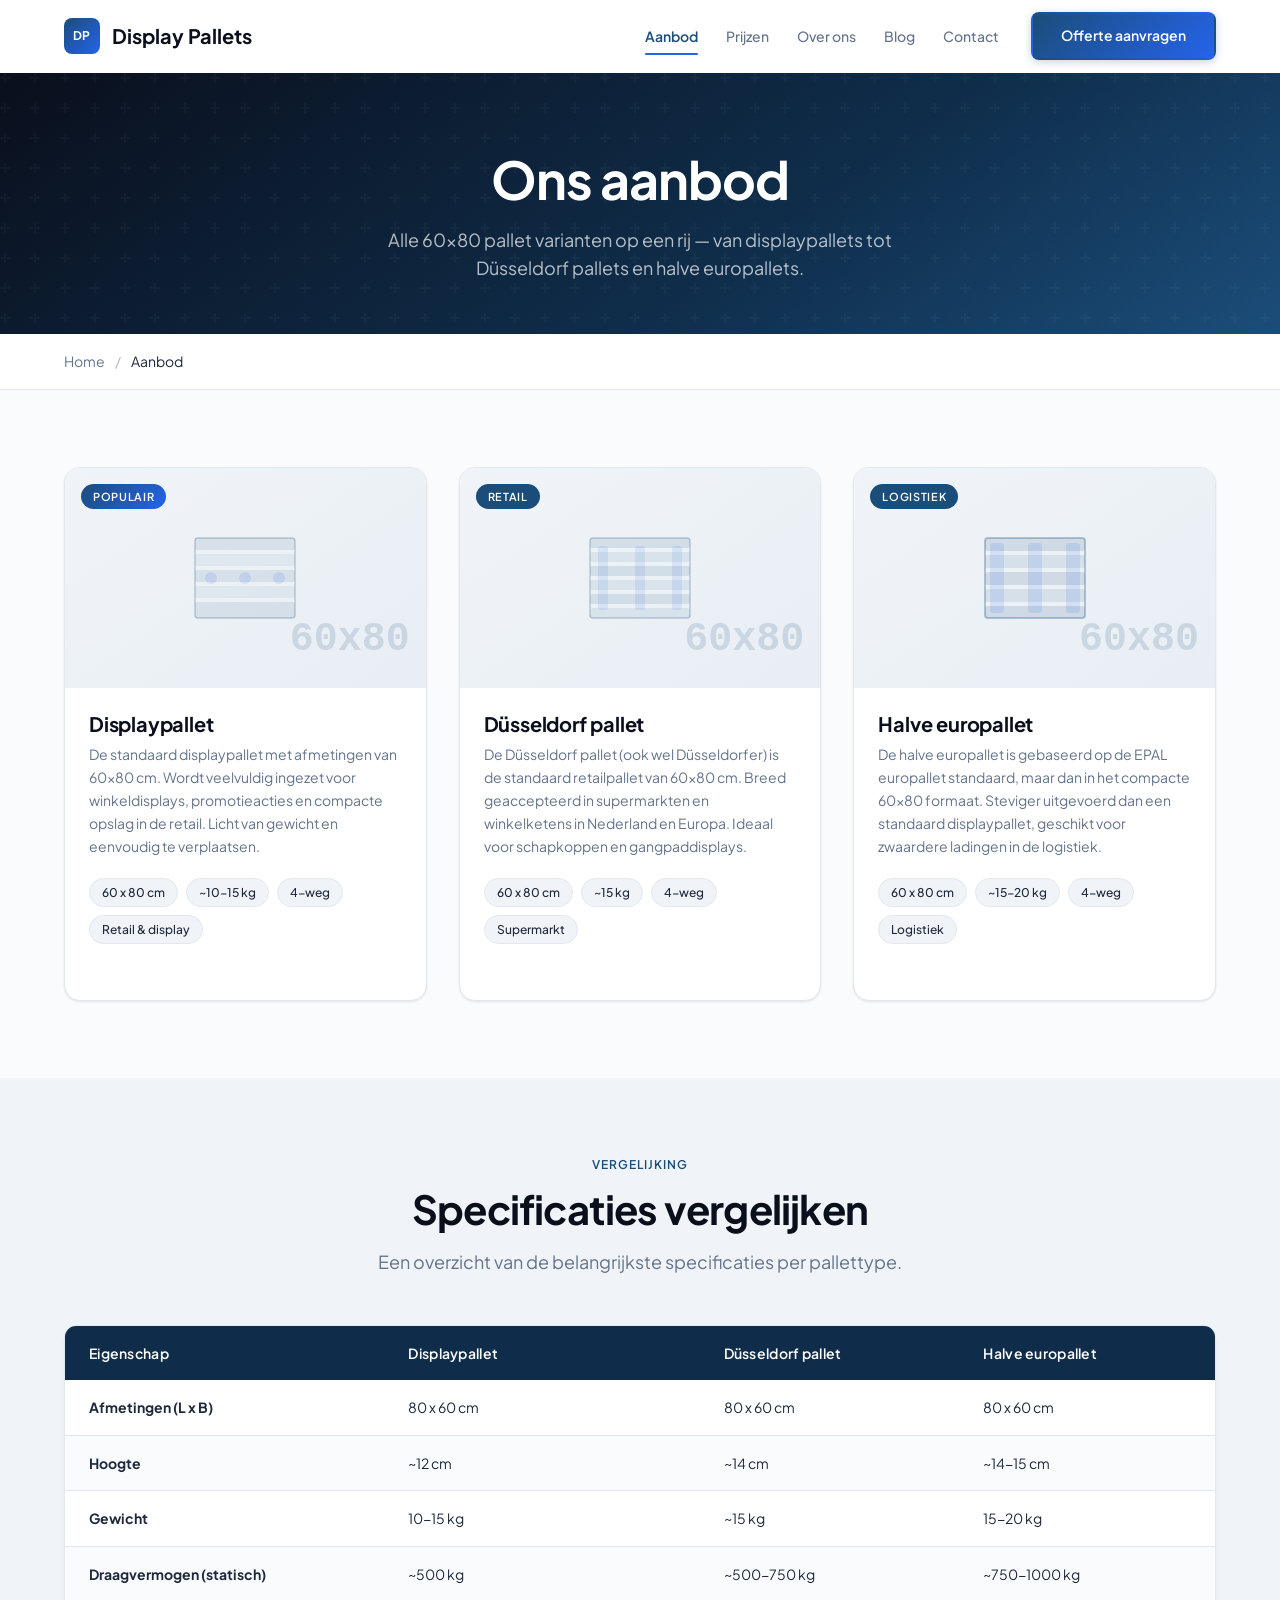
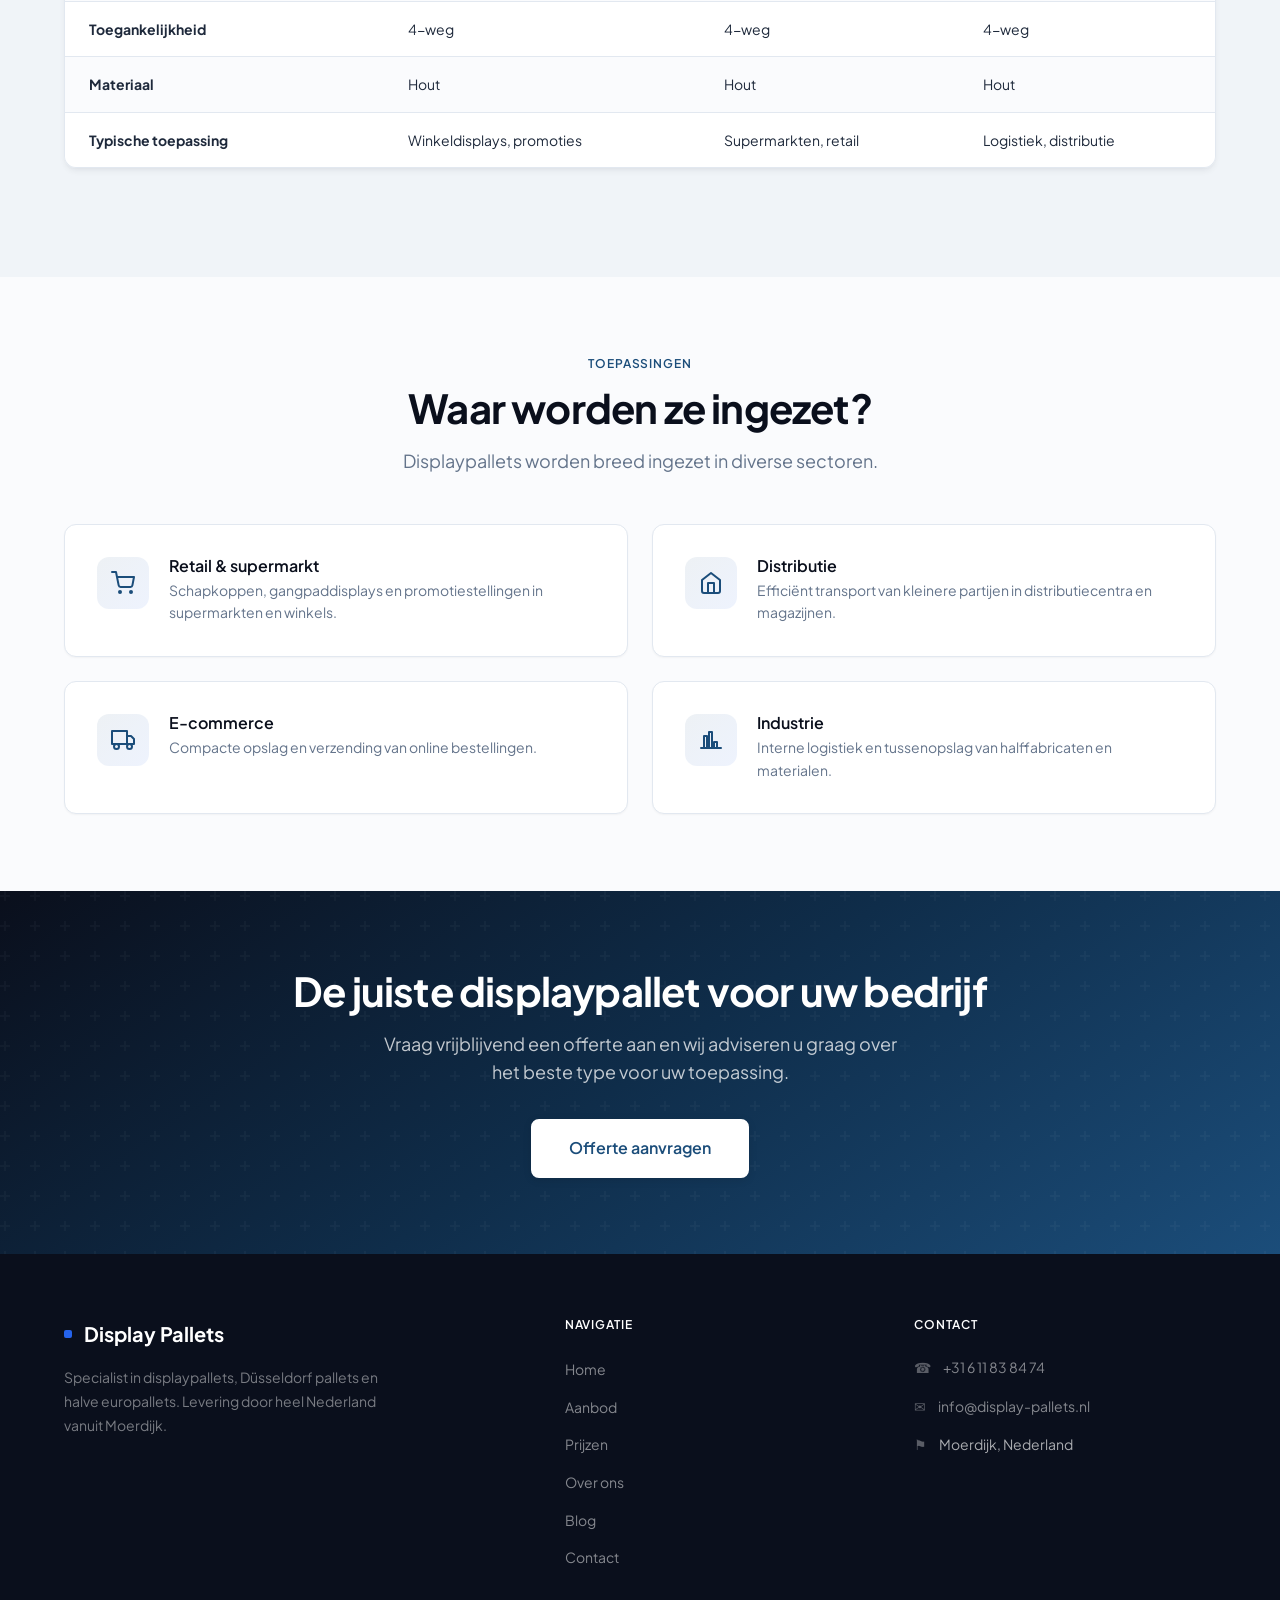
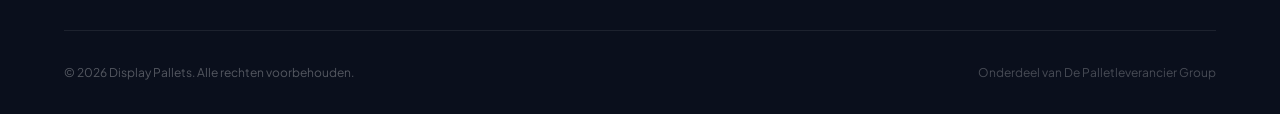
==== commit c40411a4: "Font: Plus Jakarta Sans (was Inter) + blog thumbnails vergroot Co-Authored-By: Claude Opus 4.6 (1M c" ====
--- a/aanbod.html
+++ b/aanbod.html
@@ -17,7 +17,7 @@
   <meta name="twitter:description" content="Bekijk ons complete aanbod displaypallets (60x80cm). Alle specificaties en afmetingen.">
   <link rel="preconnect" href="https://fonts.googleapis.com">
   <link rel="preconnect" href="https://fonts.gstatic.com" crossorigin>
-  <link href="https://fonts.googleapis.com/css2?family=Inter:wght@400;500;600;700&display=swap" rel="stylesheet">
+  <link href="https://fonts.googleapis.com/css2?family=Plus+Jakarta+Sans:wght@400;500;600;700&display=swap" rel="stylesheet">
   <link rel="stylesheet" href="css/style.css">
 </head>
 <body>
--- a/css/style.css
+++ b/css/style.css
@@ -18,7 +18,7 @@
   --clr-success: #059669;
   --clr-error: #DC2626;
 
-  --ff-body: 'Inter', -apple-system, BlinkMacSystemFont, 'Segoe UI', sans-serif;
+  --ff-body: 'Plus Jakarta Sans', -apple-system, BlinkMacSystemFont, sans-serif;
   --ff-mono: 'SF Mono', 'Fira Code', 'Consolas', monospace;
 
   --fs-xs: 0.75rem;
@@ -383,7 +383,7 @@
 .hero {
   background: linear-gradient(145deg, var(--clr-dark) 0%, var(--clr-primary-dark) 40%, var(--clr-primary) 100%);
   color: #fff;
-  padding: clamp(4rem, 8vw, 7rem) 0 clamp(4rem, 8vw, 6rem);
+  padding: clamp(3.5rem, 7vw, 5.5rem) 0 clamp(3.5rem, 7vw, 5rem);
   position: relative;
   overflow: hidden;
 }
@@ -399,14 +399,10 @@
   position: relative;
   z-index: 1;
 }
-.hero__grid {
-  display: grid;
-  grid-template-columns: 1fr 1fr;
-  gap: var(--sp-12);
-  align-items: center;
-}
-.hero__content {
-  max-width: 560px;
+.hero__centered {
+  text-align: center;
+  max-width: 720px;
+  margin: 0 auto;
 }
 .hero__badge {
   display: inline-flex;
@@ -423,6 +419,8 @@
   border: 1px solid rgba(255,255,255,0.12);
   letter-spacing: 0.04em;
   text-transform: uppercase;
+  margin-left: auto;
+  margin-right: auto;
 }
 .hero__badge-dot {
   width: 6px;
@@ -447,23 +445,15 @@
   color: rgba(255,255,255,0.75);
   margin-bottom: var(--sp-10);
   line-height: 1.7;
-  max-width: 480px;
+  max-width: 560px;
+  margin-left: auto;
+  margin-right: auto;
 }
 .hero__actions {
   display: flex;
   gap: var(--sp-4);
   flex-wrap: wrap;
-}
-.hero__visual {
-  display: flex;
-  align-items: center;
   justify-content: center;
-}
-.hero__visual svg {
-  width: 100%;
-  max-width: 420px;
-  height: auto;
-  filter: drop-shadow(0 20px 40px rgba(0,0,0,0.3));
 }
 
 /* ----- 8. Stats Bar ----- */
@@ -883,7 +873,7 @@
 }
 .blog-card {
   display: grid;
-  grid-template-columns: 240px 1fr;
+  grid-template-columns: 280px 1fr;
   background: var(--clr-surface);
   border-radius: var(--radius-lg);
   overflow: hidden;
@@ -906,8 +896,8 @@
   overflow: hidden;
 }
 .blog-card__visual svg {
-  width: 80px;
-  height: 80px;
+  width: 110px;
+  height: 110px;
   opacity: 0.6;
 }
 .blog-card__visual-text {
@@ -1565,11 +1555,7 @@
    ============================================ */
 
 @media (max-width: 1024px) {
-  .hero__grid { grid-template-columns: 1fr; }
-  .hero__visual { display: none; }
-  .hero__content { max-width: 100%; }
-  .hero h1 { max-width: 600px; }
-  .hero p { max-width: 520px; }
+  .hero__centered { max-width: 100%; }
 
   .usp-grid { grid-template-columns: 1fr; }
   .product-grid { grid-template-columns: repeat(2, 1fr); }
@@ -1646,29 +1632,17 @@
   }
 
   .hero {
-    padding: var(--sp-16) 0 var(--sp-12);
-    text-align: center;
+    padding: var(--sp-12) 0 var(--sp-10);
   }
   .hero h1 {
     font-size: var(--fs-4xl);
-    margin-left: auto;
-    margin-right: auto;
-  }
-  .hero p {
-    margin-left: auto;
-    margin-right: auto;
   }
   .hero__actions {
-    justify-content: center;
     flex-direction: column;
   }
   .hero__actions .btn {
     width: 100%;
     text-align: center;
-  }
-  .hero__badge {
-    margin-left: auto;
-    margin-right: auto;
   }
 
   .stats-grid { grid-template-columns: repeat(2, 1fr); gap: var(--sp-6); }
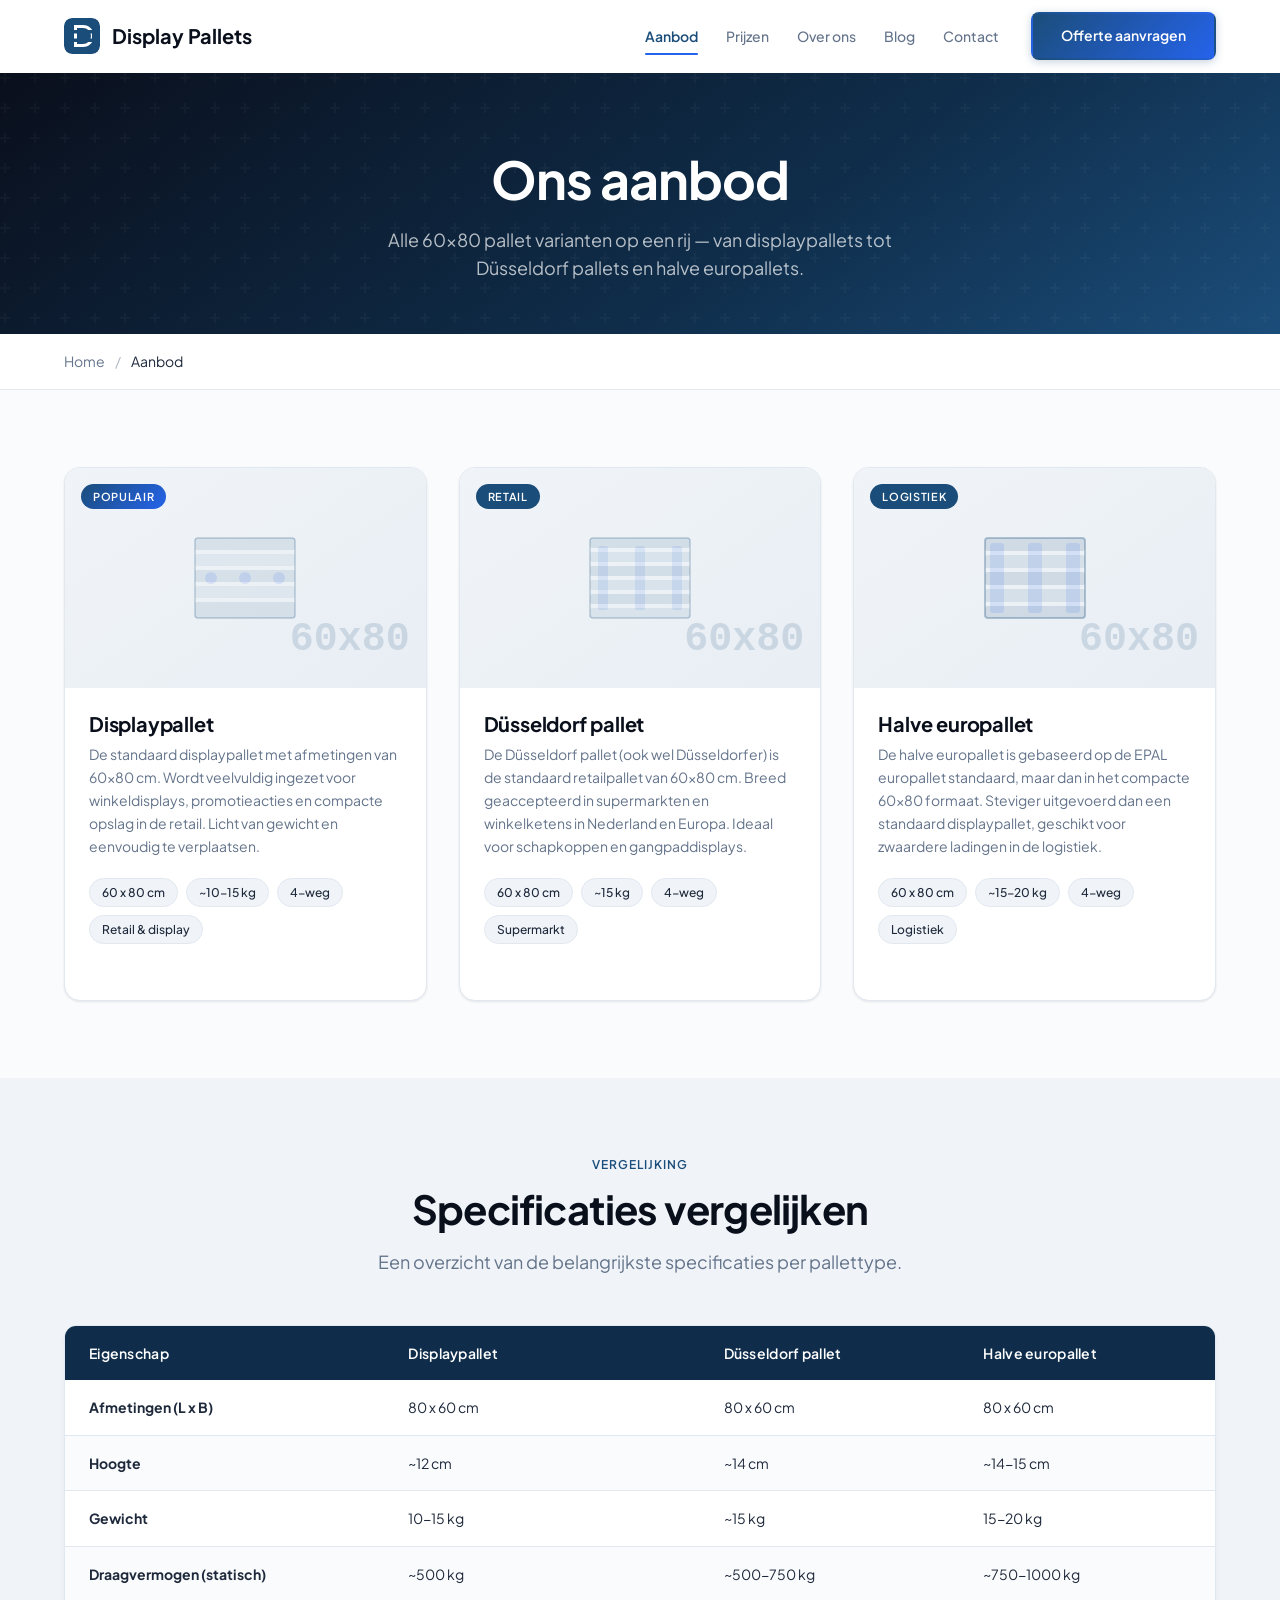
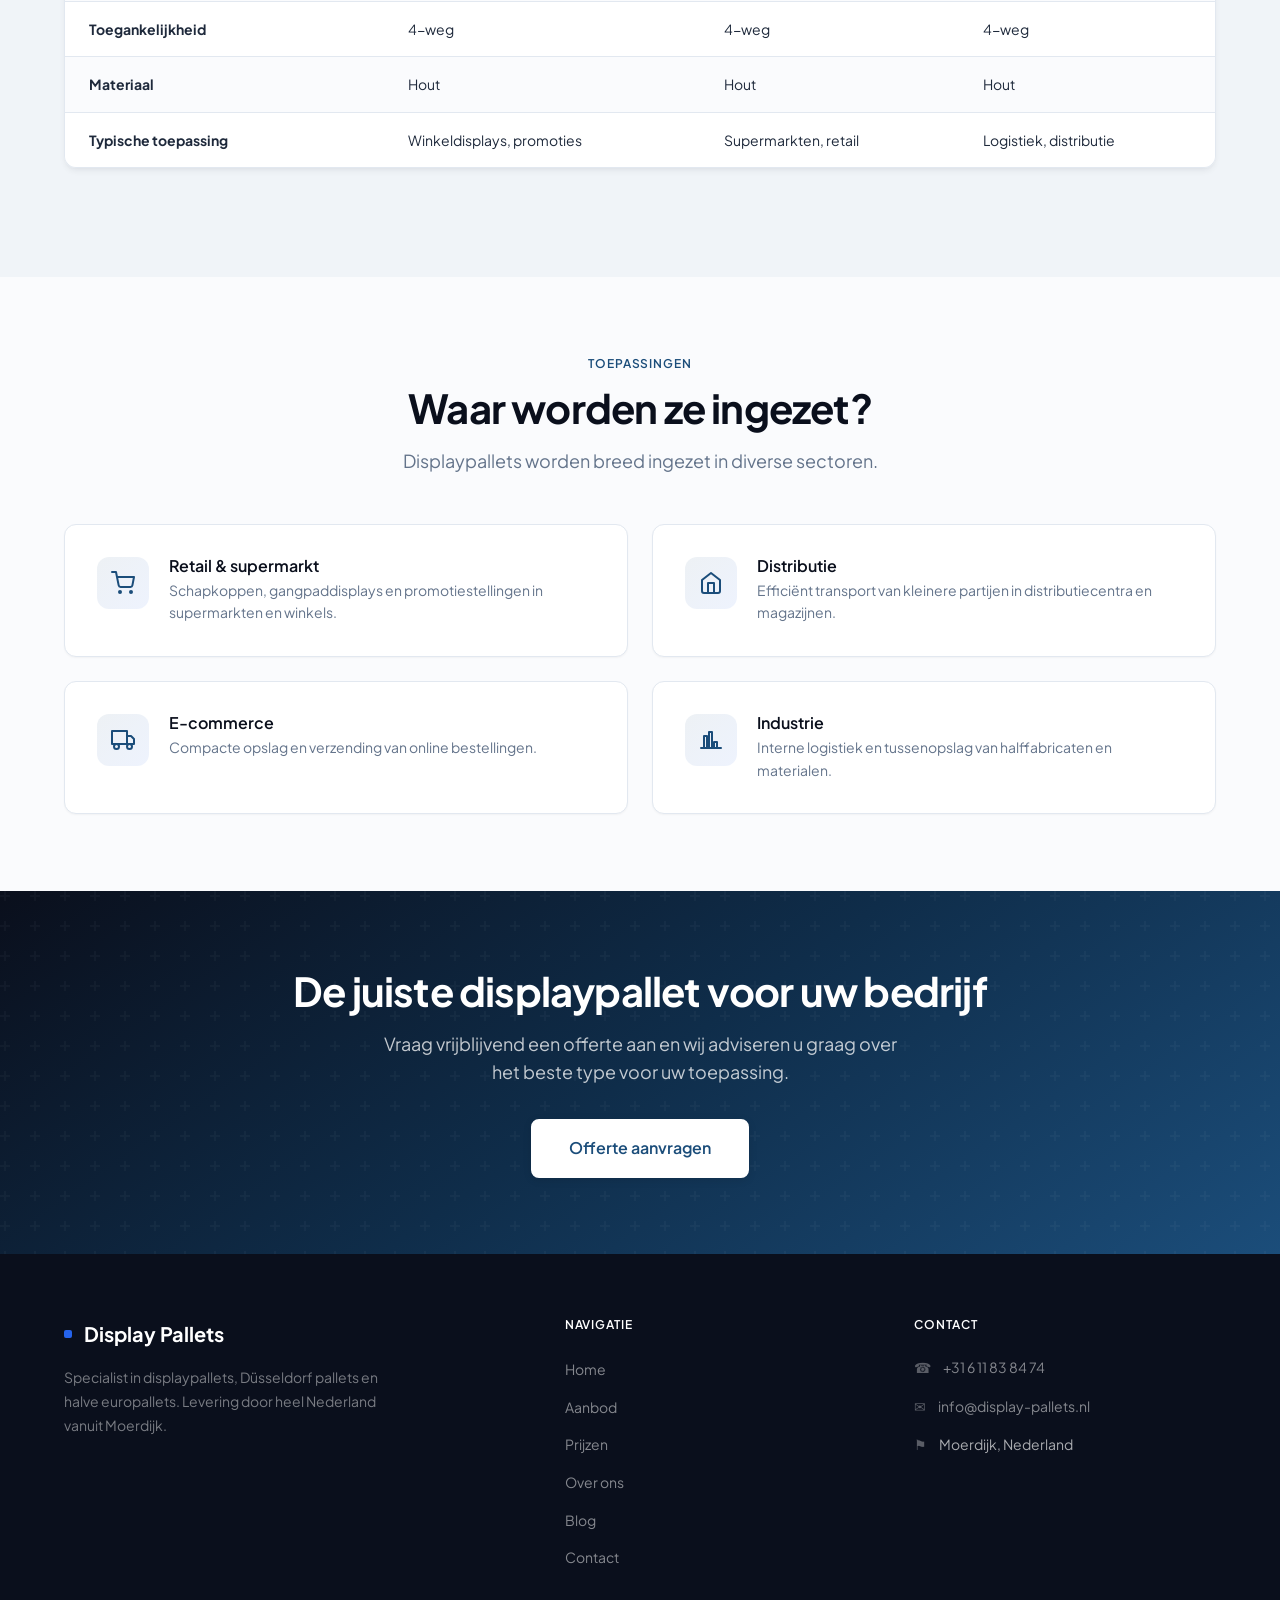
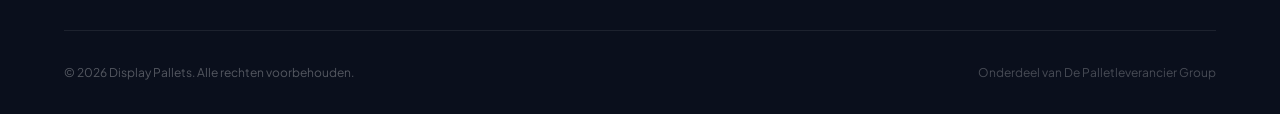
==== commit b1454ce8: "Logo redesign: gestileerd D-monogram met palletplanken (vervangt DP tekst) - SVG monogram: letter D " ====
--- a/aanbod.html
+++ b/aanbod.html
@@ -15,6 +15,9 @@
   <meta name="twitter:card" content="summary">
   <meta name="twitter:title" content="Aanbod — Display Pallets">
   <meta name="twitter:description" content="Bekijk ons complete aanbod displaypallets (60x80cm). Alle specificaties en afmetingen.">
+  <link rel="icon" type="image/svg+xml" href="favicon.svg">
+  <meta property="og:image" content="https://display-pallets.nl/og-image.svg">
+  <meta name="twitter:image" content="https://display-pallets.nl/og-image.svg">
   <link rel="preconnect" href="https://fonts.googleapis.com">
   <link rel="preconnect" href="https://fonts.gstatic.com" crossorigin>
   <link href="https://fonts.googleapis.com/css2?family=Plus+Jakarta+Sans:wght@400;500;600;700&display=swap" rel="stylesheet">
@@ -26,7 +29,7 @@
   <nav class="nav">
     <div class="container nav__inner">
       <a href="index.html" class="nav__logo">
-        <span class="nav__logo-icon">DP</span>
+        <span class="nav__logo-icon"><svg xmlns="http://www.w3.org/2000/svg" viewBox="0 0 36 36" aria-hidden="true"><rect width="36" height="36" rx="8" fill="#1B4D7A"/><defs><clipPath id="d"><path d="M10 7h3v22h-3zM13 7h6a11 11 0 0 1 0 22h-6v-3h6a8 8 0 0 0 0-16h-6z"/></clipPath></defs><g clip-path="url(#d)"><rect x="8" y="7" width="20" height="5" fill="#fff"/><rect x="8" y="15.5" width="20" height="5" fill="#fff"/><rect x="8" y="24" width="20" height="5" fill="#fff"/></g></svg></span>
         Display Pallets
       </a>
       <div class="nav__links">
--- a/css/style.css
+++ b/css/style.css
@@ -292,15 +292,17 @@
 .nav__logo-icon {
   width: 36px;
   height: 36px;
-  background: linear-gradient(135deg, var(--clr-primary) 0%, var(--clr-primary-light) 100%);
   border-radius: 8px;
   display: flex;
   align-items: center;
   justify-content: center;
-  color: white;
-  font-size: var(--fs-xs);
-  font-weight: var(--fw-bold);
-  letter-spacing: 0.02em;
+  flex-shrink: 0;
+  overflow: hidden;
+}
+.nav__logo-icon svg {
+  width: 100%;
+  height: 100%;
+  display: block;
 }
 .nav__links {
   display: flex;
@@ -550,6 +552,8 @@
   transition: all var(--transition);
   box-shadow: var(--shadow-sm);
   position: relative;
+  display: flex;
+  flex-direction: column;
 }
 .product-card:hover {
   transform: translateY(-4px);
@@ -598,6 +602,12 @@
 }
 .product-card__body {
   padding: var(--sp-6) var(--sp-6) var(--sp-8);
+  display: flex;
+  flex-direction: column;
+  flex-grow: 1;
+}
+.product-card__body .btn {
+  margin-top: auto;
 }
 .product-card__body h3 {
   font-size: var(--fs-xl);
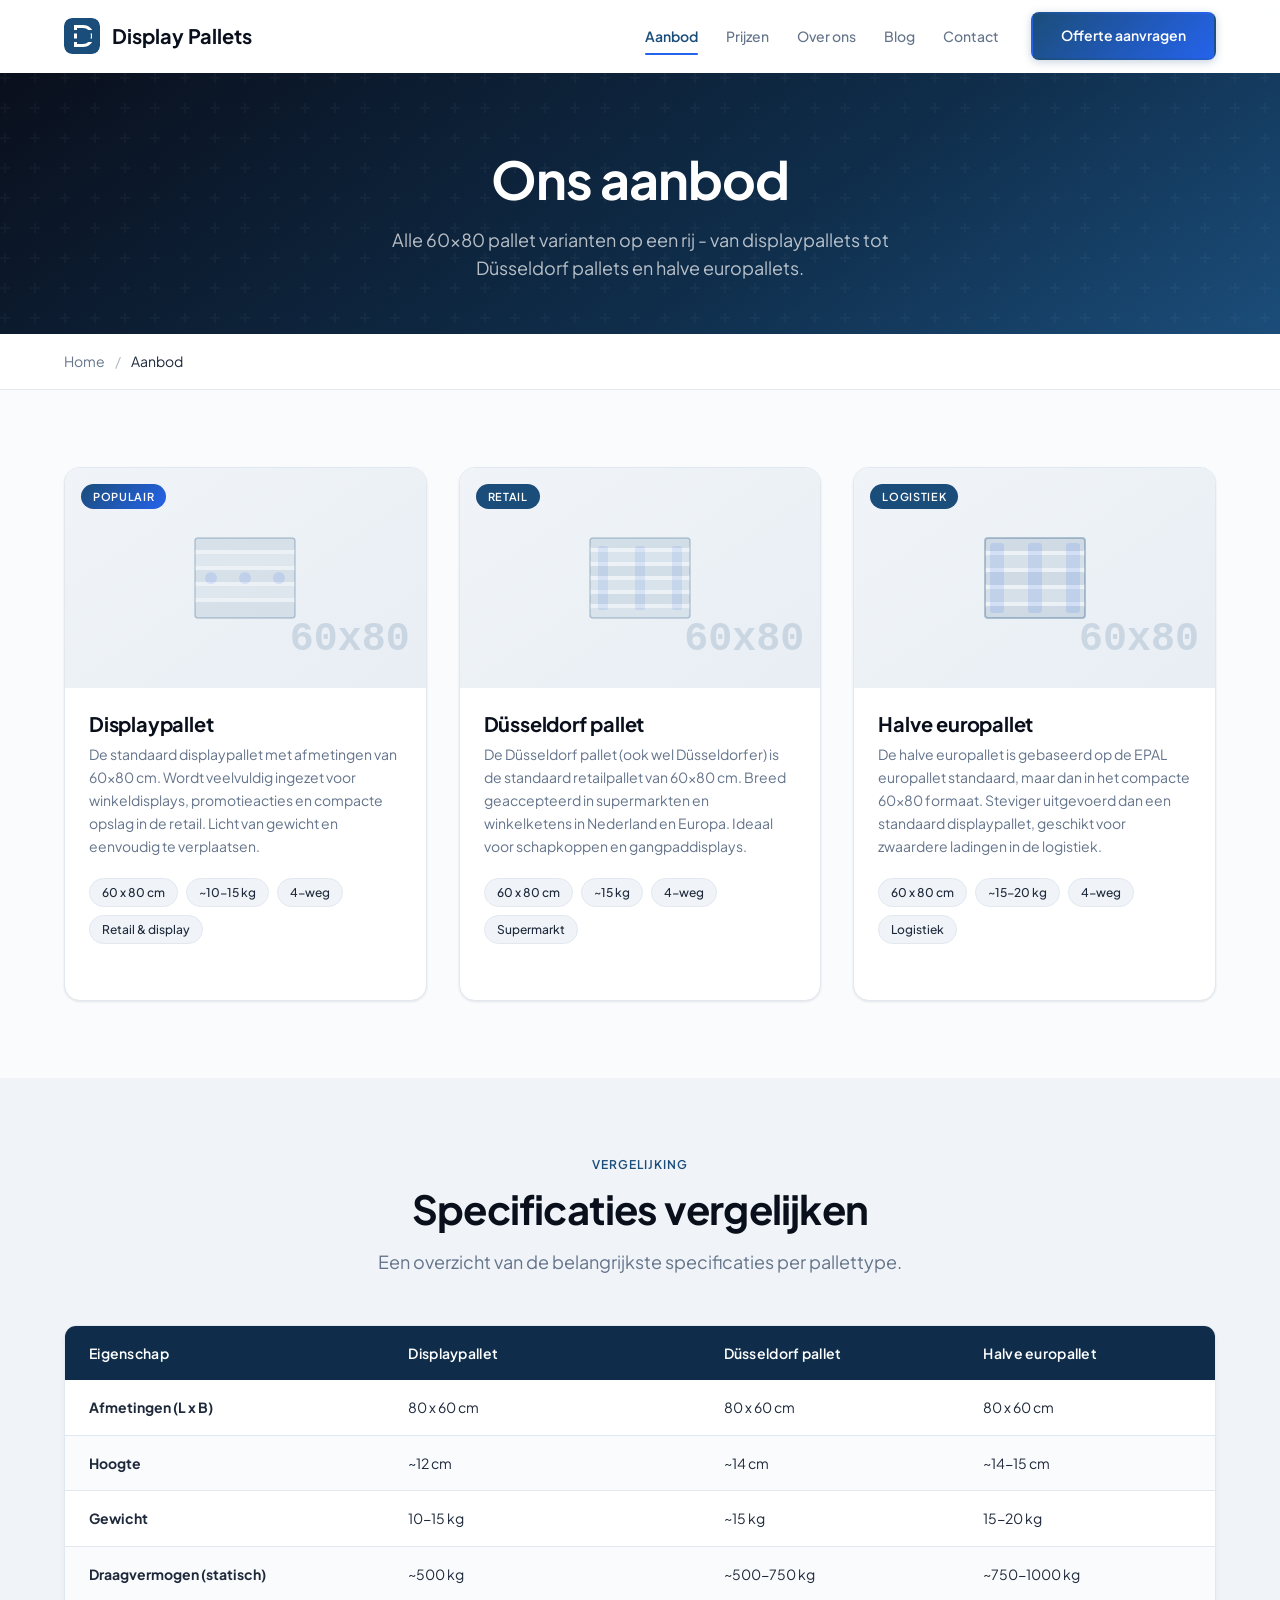
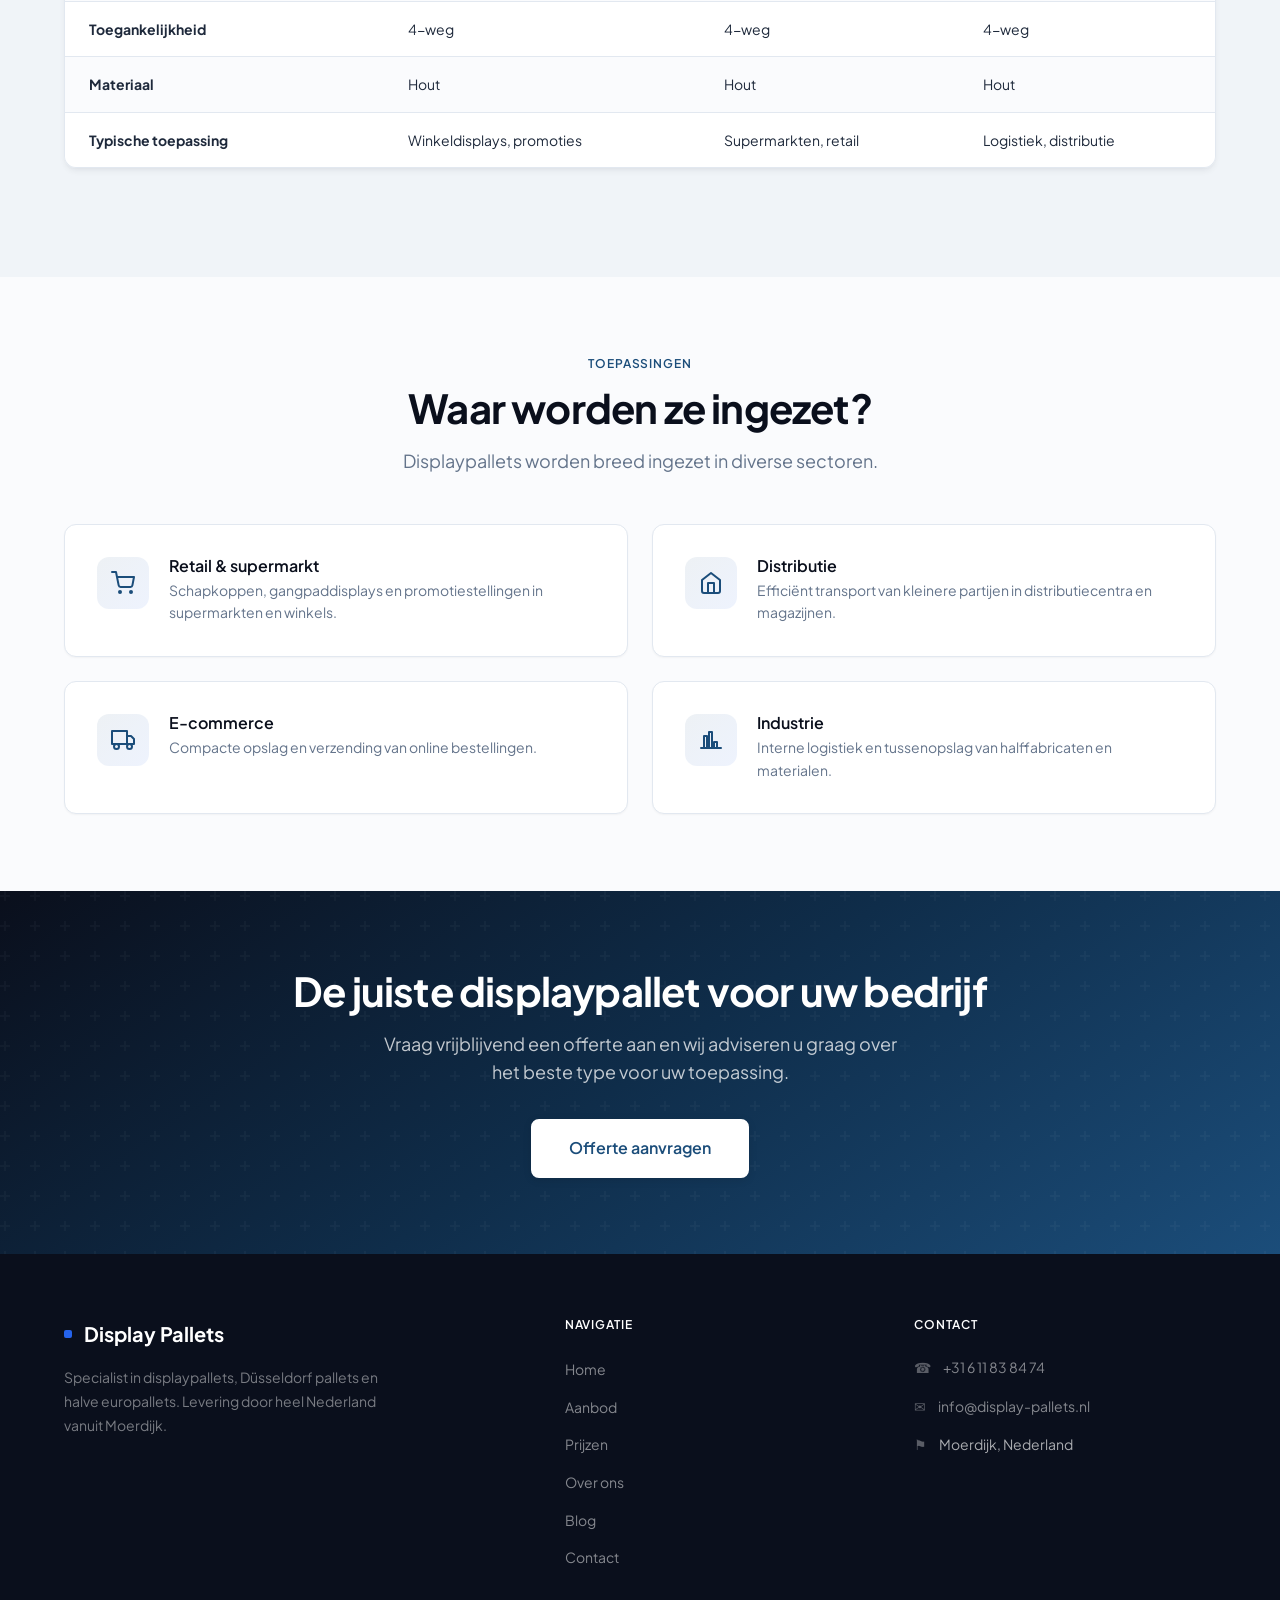
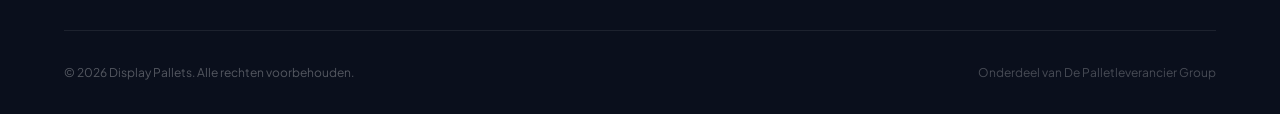
==== commit 481d4393: "Em-dashes verwijderd (44x)" ====
--- a/aanbod.html
+++ b/aanbod.html
@@ -3,17 +3,17 @@
 <head>
   <meta charset="UTF-8">
   <meta name="viewport" content="width=device-width, initial-scale=1.0">
-  <title>Aanbod — Displaypallets, Düsseldorf pallets, halve europallets | Display Pallets</title>
+  <title>Aanbod - Displaypallets, Düsseldorf pallets, halve europallets | Display Pallets</title>
   <meta name="description" content="Bekijk ons complete aanbod displaypallets (60x80cm): standaard displaypallets, Düsseldorf pallets en halve europallets. Alle specificaties en afmetingen op een rij.">
   <link rel="canonical" href="https://display-pallets.nl/aanbod">
   <meta property="og:type" content="website">
   <meta property="og:locale" content="nl_NL">
   <meta property="og:site_name" content="Display Pallets">
-  <meta property="og:title" content="Aanbod — Displaypallets, Düsseldorf pallets, halve europallets">
+  <meta property="og:title" content="Aanbod - Displaypallets, Düsseldorf pallets, halve europallets">
   <meta property="og:description" content="Bekijk ons complete aanbod displaypallets (60x80cm). Alle specificaties en afmetingen op een rij.">
   <meta property="og:url" content="https://display-pallets.nl/aanbod">
   <meta name="twitter:card" content="summary">
-  <meta name="twitter:title" content="Aanbod — Display Pallets">
+  <meta name="twitter:title" content="Aanbod - Display Pallets">
   <meta name="twitter:description" content="Bekijk ons complete aanbod displaypallets (60x80cm). Alle specificaties en afmetingen.">
   <link rel="icon" type="image/svg+xml" href="favicon.svg">
   <meta property="og:image" content="https://display-pallets.nl/og-image.svg">
@@ -52,7 +52,7 @@
   <section class="page-header">
     <div class="container">
       <h1>Ons aanbod</h1>
-      <p>Alle 60x80 pallet varianten op een rij — van displaypallets tot Düsseldorf pallets en halve europallets.</p>
+      <p>Alle 60x80 pallet varianten op een rij - van displaypallets tot Düsseldorf pallets en halve europallets.</p>
     </div>
   </section>
 
--- a/css/style.css
+++ b/css/style.css
@@ -1,6 +1,6 @@
 /* ============================================
-   Display Pallets — style.css
-   Premium B2B design — Strak / Minimal / Technisch
+   Display Pallets - style.css
+   Premium B2B design - Strak / Minimal / Technisch
    ============================================ */
 
 /* ----- 1. Custom Properties ----- */
